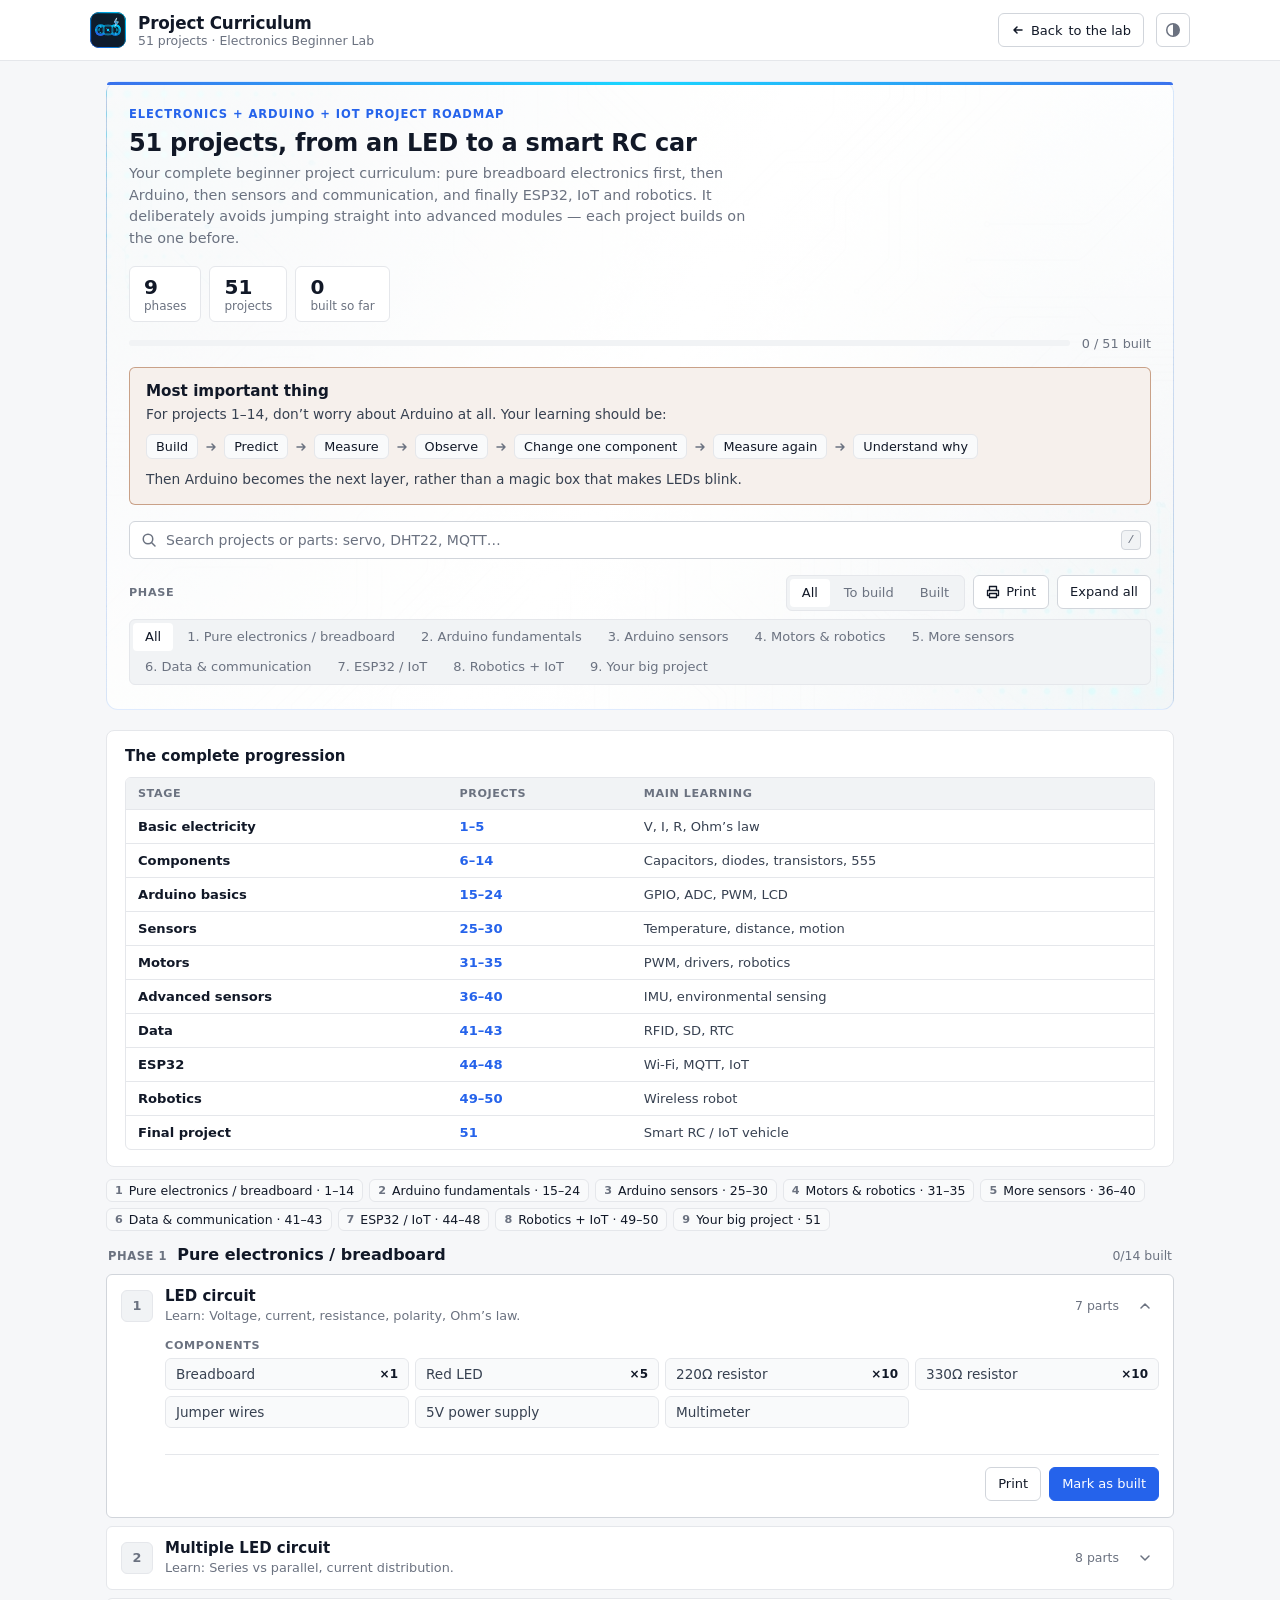
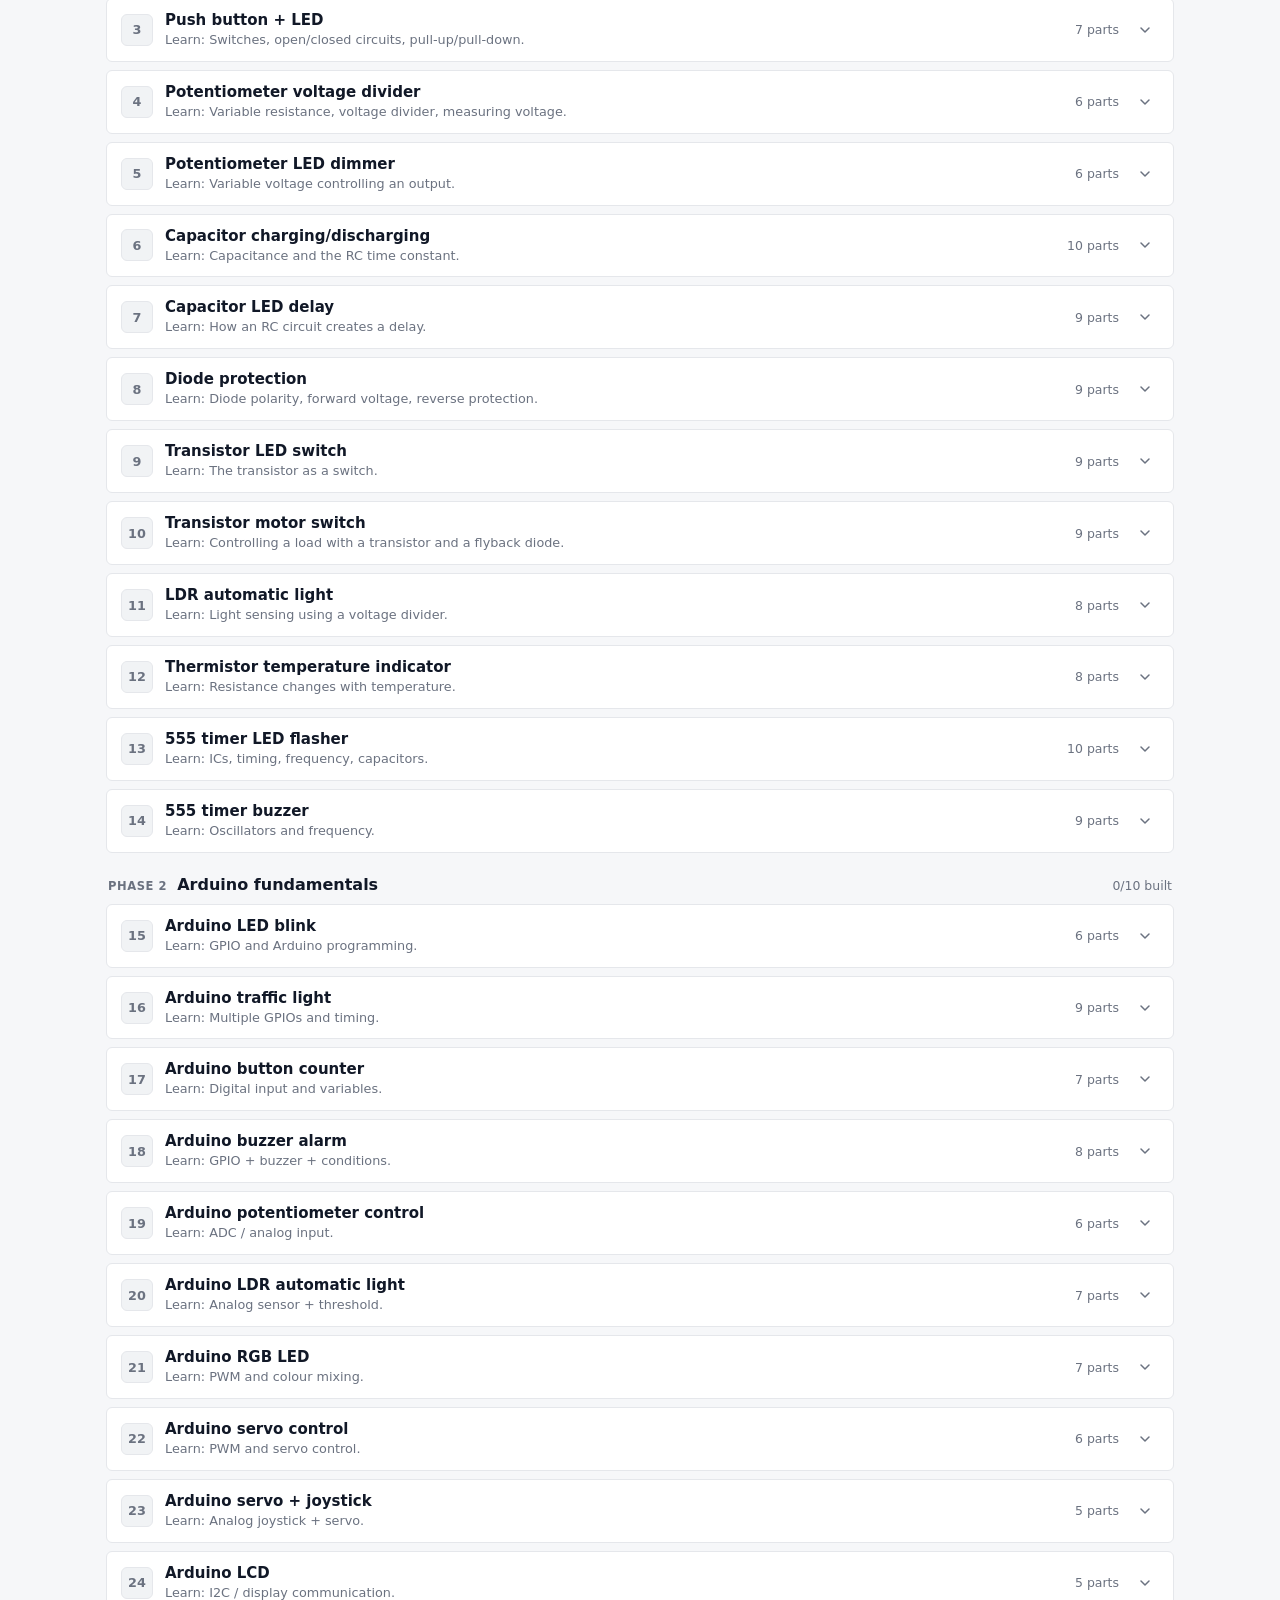
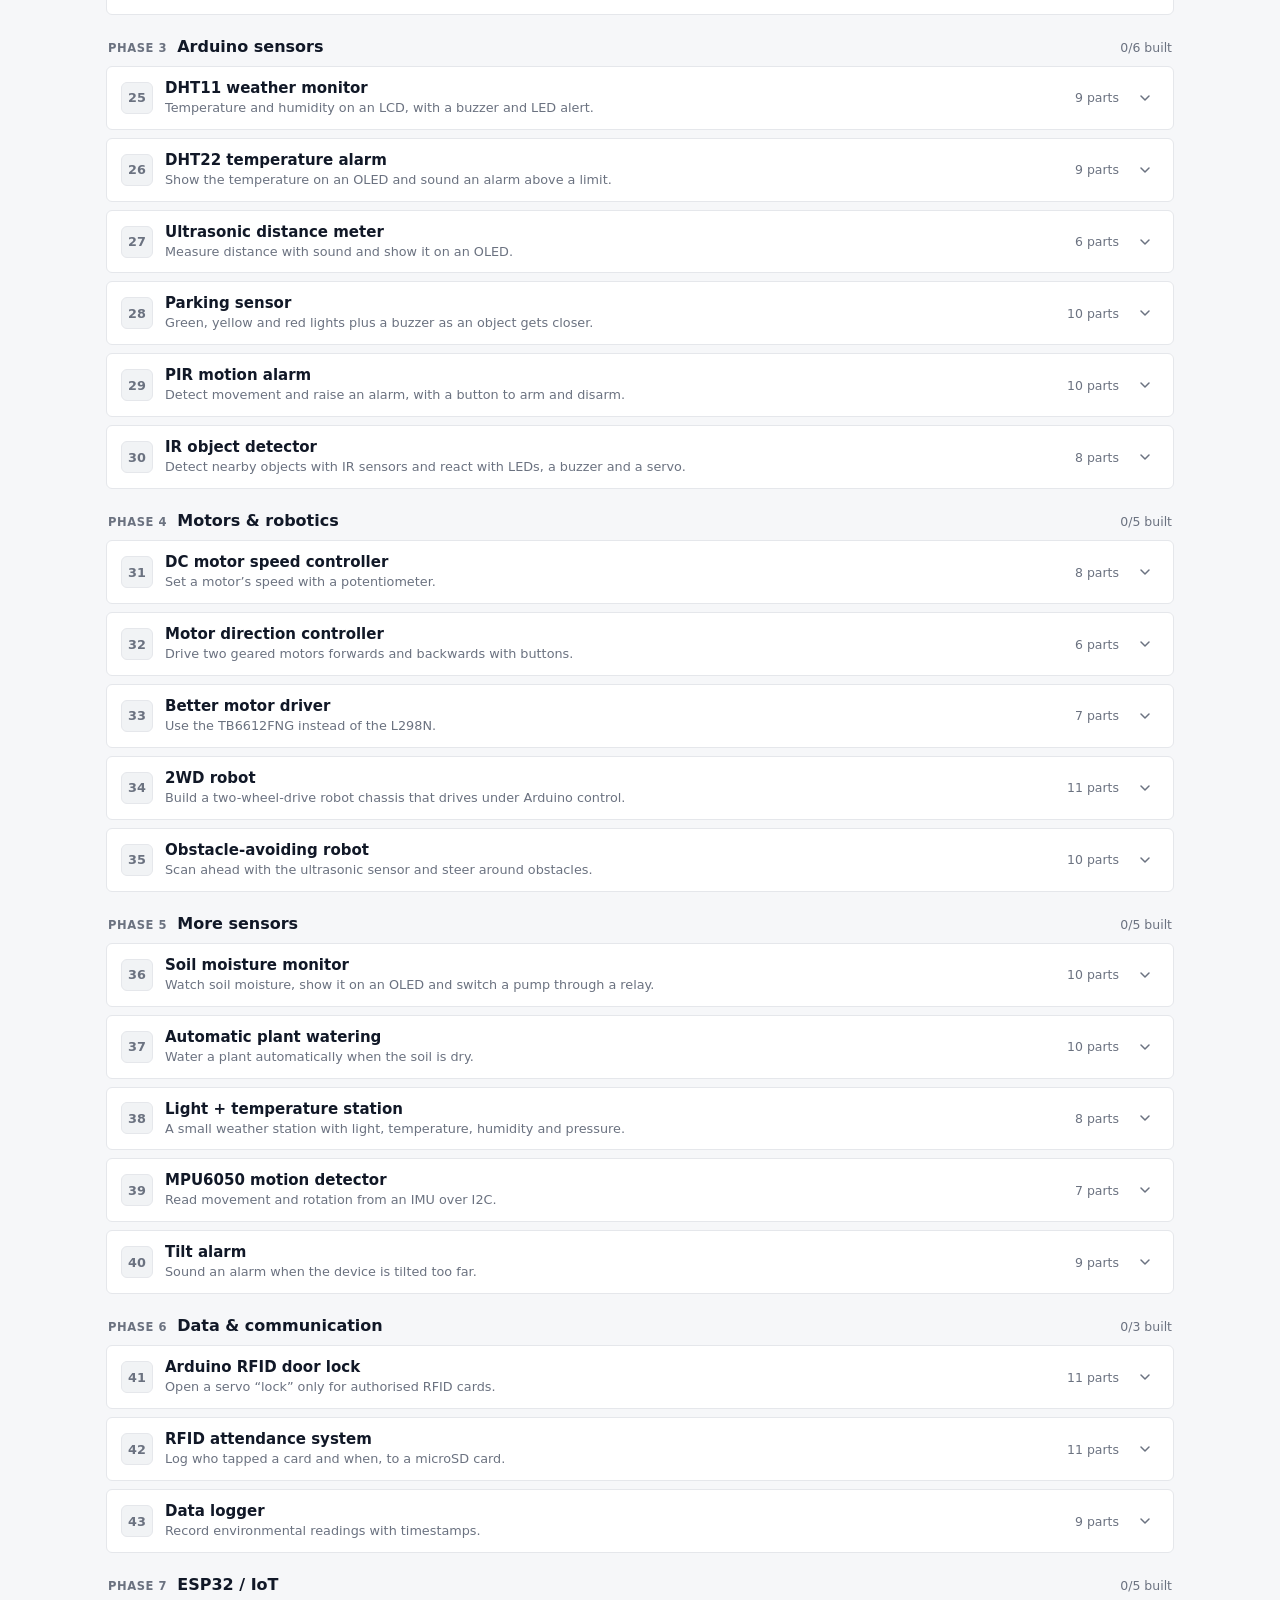
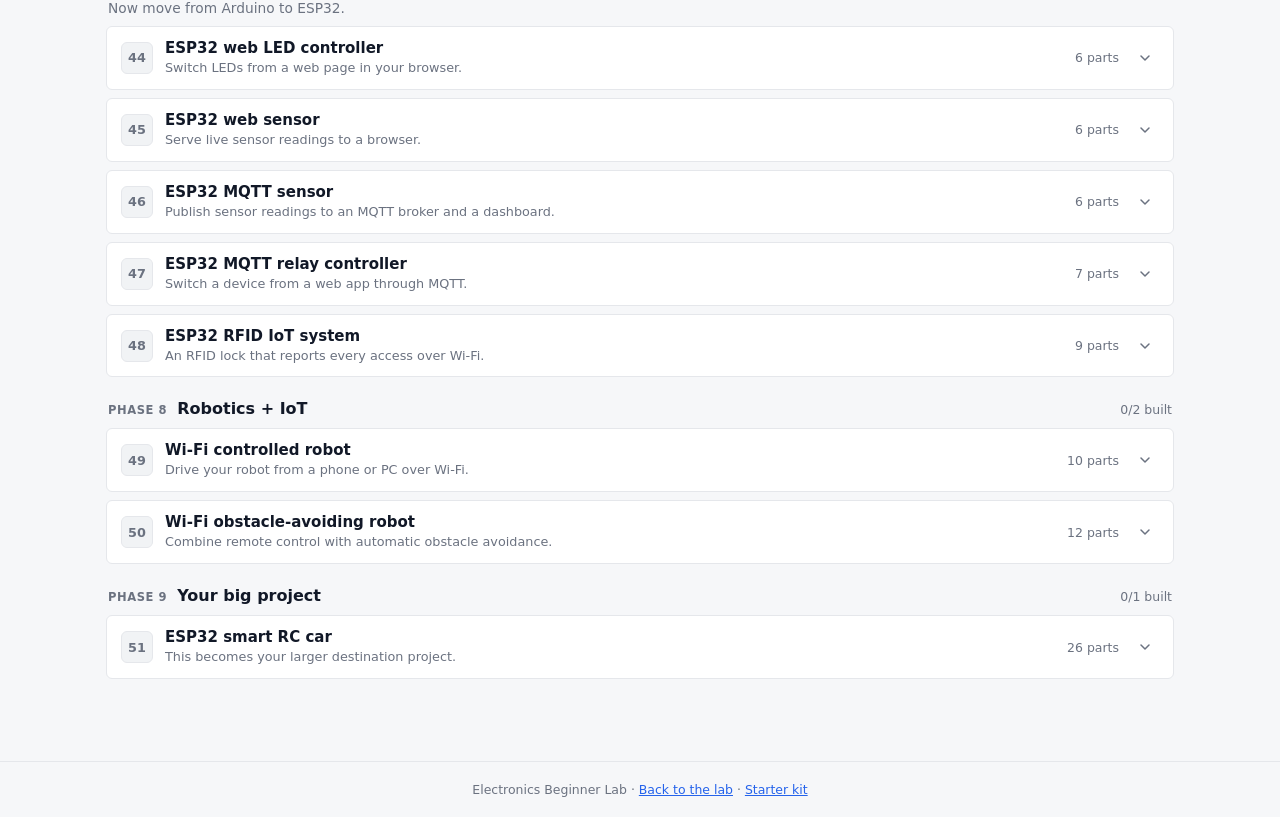
==== curriculum.html @ d8671f70 "feat: add standalone curriculum page with interactive project view and tracking" ====
<!DOCTYPE html>
<html lang="en">
<head>
<meta charset="UTF-8">
<meta name="viewport" content="width=device-width, initial-scale=1, viewport-fit=cover">
<title>Project Curriculum</title>
<meta name="description" content="51 projects in 9 phases: pure breadboard electronics, Arduino, sensors, motors, data, ESP32/IoT and robotics — ending with a smart RC car.">
<link rel="icon" href="img/logo.svg" type="image/svg+xml">
<script>
  // Apply the saved theme before first paint to avoid a flash.
  try{ const t = localStorage.getItem('lab-theme'); if(t) document.documentElement.dataset.theme = t; }catch(e){}
</script>
<link rel="stylesheet" href="css/styles.css">
<link rel="stylesheet" href="css/kit.css">
<link rel="stylesheet" href="css/curriculum.css">
<script src="js/curriculum.js" defer></script>
<script src="js/curriculum-view.js" defer></script>
</head>
<body class="kitpage curpage">

<header>
  <div class="htop">
    <a class="brand" href="index.html">
      <div class="brand-badge" aria-hidden="true">
        <img src="img/logo.svg" alt="" class="brand-logo" width="34" height="34">
      </div>
      <div><h1>Project Curriculum</h1><p>51 projects · Electronics Beginner Lab</p></div>
    </a>
    <a class="btn" href="index.html"><svg width="14" height="14" viewBox="0 0 14 14" aria-hidden="true"><path d="M11 7H3M6 4 3 7l3 3" fill="none" stroke="currentColor" stroke-width="1.5" stroke-linecap="round" stroke-linejoin="round"/></svg>Back<span class="k-long">to the lab</span></a>
    <button type="button" class="btn icon" id="themebtn" aria-label="Toggle light/dark theme" title="Toggle theme"><svg width="16" height="16" viewBox="0 0 16 16" aria-hidden="true"><circle cx="8" cy="8" r="6.25" fill="none" stroke="currentColor" stroke-width="1.5"/><path d="M8 1.75a6.25 6.25 0 0 1 0 12.5z" fill="currentColor"/></svg></button>
  </div>
</header>

<main>
  <section class="hero k-hero">
    <p class="k-eyebrow">Electronics + Arduino + IoT project roadmap</p>
    <h2>51 projects, from an LED to a smart RC car</h2>
    <p>Your complete beginner project curriculum: pure breadboard electronics first, then Arduino, then sensors and communication, and finally ESP32, IoT and robotics. It deliberately avoids jumping straight into advanced modules — each project builds on the one before.</p>
    <div class="k-stats" id="c-stats"></div>
    <div class="progress-row">
      <div class="bar" role="progressbar" aria-label="Projects built" aria-valuemin="0" aria-valuemax="100" aria-valuenow="0"><i id="c-bar"></i></div>
      <span id="c-txt" class="progtxt"></span>
    </div>

    <div class="c-most">
      <h3>Most important thing</h3>
      <p>For projects 1–14, don’t worry about Arduino at all. Your learning should be:</p>
      <div id="c-method"></div>
      <p>Then Arduino becomes the next layer, rather than a magic box that makes LEDs blink.</p>
    </div>

    <div class="search">
      <svg class="search-ic" width="16" height="16" viewBox="0 0 16 16" aria-hidden="true"><circle cx="7" cy="7" r="4.75" fill="none" stroke="currentColor" stroke-width="1.5"/><path d="M10.5 10.5 14 14" stroke="currentColor" stroke-width="1.5" stroke-linecap="round"/></svg>
      <input id="c-search" type="search" placeholder="Search projects or parts: servo, DHT22, MQTT…" autocomplete="off" spellcheck="false" aria-label="Search projects" aria-describedby="c-status">
      <kbd class="search-key" aria-hidden="true">/</kbd>
      <button type="button" id="c-clear" class="search-clear" aria-label="Clear search" hidden><svg width="14" height="14" viewBox="0 0 14 14" aria-hidden="true"><path d="M3.5 3.5l7 7M10.5 3.5l-7 7" stroke="currentColor" stroke-width="1.5" stroke-linecap="round"/></svg></button>
    </div>
    <p id="c-status" class="searchstatus" aria-live="polite"></p>

    <div class="k-filterhead">
      <span class="flowlabel">Phase</span>
      <div class="k-actions">
        <div class="seg" id="c-statusf" role="group" aria-label="Filter by status">
          <button type="button" class="on" data-v="all" aria-pressed="true">All</button>
          <button type="button" data-v="todo" aria-pressed="false">To build</button>
          <button type="button" data-v="done" aria-pressed="false">Built</button>
        </div>
        <button type="button" class="btn" id="c-print"><svg width="14" height="14" viewBox="0 0 14 14" aria-hidden="true"><path d="M3.5 5V1.5h7V5M3.5 10.5h-2v-5h11v5h-2M3.5 8.5h7v4h-7z" fill="none" stroke="currentColor" stroke-width="1.3" stroke-linejoin="round"/></svg>Print</button>
        <button type="button" class="btn" id="c-toggle">Expand all</button>
      </div>
    </div>
    <div class="seg k-when" id="c-phases" role="group" aria-label="Filter by phase"></div>
  </section>

  <section class="panel c-progression">
    <h3 class="panelhead">The complete progression</h3>
    <div class="tablewrap"><table class="compare c-stagetable" id="c-stages"></table></div>
  </section>

  <nav class="k-toc" id="c-toc" aria-label="Phases"></nav>

  <div id="c-list"></div>
</main>

<footer>Electronics Beginner Lab · <a href="index.html">Back to the lab</a> · <a href="kit.html">Starter kit</a></footer>

</body>
</html>
---- css/styles.css ----
:root{
  --bg:#0f1115; --panel:#171a21; --surface:#1c2029; --inset:#12151b;
  --line:#262b36; --line2:#2b303c; --line3:#353b48;
  --ink:#e8eaef; --sub:#9aa3b2; --body:#c3c9d4;
  --primary:#3b82f6; --primary-hover:#2563eb;
  --danger:#f87171; --danger-bg:rgba(248,113,113,.1); --danger-line:rgba(248,113,113,.35);
  --brown:#8a5a3c; --red:#e5484d; --orange:#f3872f; --yellow:#f4c11e;
  --green:#22a55b; --blue:#3d8bfd; --violet:#8b5cf6; --gray:#8f96a3; --white:#f5f5f5;
  --gold:#e0b84a;
  --shadow-sm:0 1px 2px rgba(0,0,0,.4);
  --seg-on:#2c323e;
  --radius:6px;   /* rounded-md: buttons, inputs, tags, items */
  --r:8px;        /* cards and panels */
  color-scheme:dark;
  --hero-bg-img:url('../img/hero-bg-dark.jpg');
  --hero-overlay:linear-gradient(135deg, rgba(23, 26, 33, 0.88) 0%, rgba(23, 26, 33, 0.72) 100%);
  --hero-border:rgba(255, 255, 255, 0.08);
  --hero-shadow:0 6px 24px -2px rgba(0,0,0,.4);
}
@media (prefers-color-scheme: light){
  :root:not([data-theme="dark"]){
    --bg:#f6f7f9; --panel:#ffffff; --surface:#f9fafb; --inset:#f1f3f5;
    --line:#e5e7eb; --line2:#e5e7eb; --line3:#d1d5db;
    --ink:#111827; --sub:#6b7280; --body:#374151;
    --primary:#2563eb; --primary-hover:#1d4ed8;
    --danger:#dc2626; --danger-bg:#fef2f2; --danger-line:#fecaca;
    --gold:#92400e;
    --shadow-sm:0 1px 2px rgba(16,24,40,.08);
    --seg-on:#ffffff;
    color-scheme:light;
    --hero-bg-img:url('../img/hero-bg-light.jpg');
    --hero-overlay:linear-gradient(135deg, rgba(255, 255, 255, 0.86) 0%, rgba(255, 255, 255, 0.70) 100%);
    --hero-border:rgba(59, 130, 246, 0.16);
    --hero-shadow:0 8px 30px -4px rgba(37, 99, 235, 0.08), 0 2px 6px -1px rgba(0, 0, 0, 0.04);
  }
}
:root[data-theme="light"]{
  --bg:#f6f7f9; --panel:#ffffff; --surface:#f9fafb; --inset:#f1f3f5;
  --line:#e5e7eb; --line2:#e5e7eb; --line3:#d1d5db;
  --ink:#111827; --sub:#6b7280; --body:#374151;
  --primary:#2563eb; --primary-hover:#1d4ed8;
  --danger:#dc2626; --danger-bg:#fef2f2; --danger-line:#fecaca;
  --gold:#92400e;
  --shadow-sm:0 1px 2px rgba(16,24,40,.08);
  --seg-on:#ffffff;
  color-scheme:light;
  --hero-bg-img:url('../img/hero-bg-light.jpg');
  --hero-overlay:linear-gradient(135deg, rgba(255, 255, 255, 0.86) 0%, rgba(255, 255, 255, 0.70) 100%);
  --hero-border:rgba(59, 130, 246, 0.16);
  --hero-shadow:0 8px 30px -4px rgba(37, 99, 235, 0.08), 0 2px 6px -1px rgba(0, 0, 0, 0.04);
}
:root[data-theme="dark"]{
  --hero-bg-img:url('../img/hero-bg-dark.jpg');
  --hero-overlay:linear-gradient(135deg, rgba(23, 26, 33, 0.88) 0%, rgba(23, 26, 33, 0.72) 100%);
  --hero-border:rgba(255, 255, 255, 0.08);
  --hero-shadow:0 6px 24px -2px rgba(0,0,0,.4);
}

*{box-sizing:border-box}
[hidden]{display:none !important}
body{
  margin:0; background:var(--bg); color:var(--ink);
  font-family:'Segoe UI',system-ui,-apple-system,sans-serif;
  min-height:100vh;
}
::selection{background:var(--primary);color:#fff}
button{font-family:inherit}
button:disabled{opacity:.45;cursor:not-allowed}
:focus-visible{outline:2px solid var(--primary);outline-offset:2px}

header{
  position:sticky; top:0; z-index:20;
  padding:calc(12px + env(safe-area-inset-top,0px)) max(18px,env(safe-area-inset-right,0px)) 12px max(18px,env(safe-area-inset-left,0px));
  background:var(--panel);
  border-bottom:1px solid var(--line);
}
.htop{display:flex;align-items:center;justify-content:space-between;gap:12px;flex-wrap:wrap;max-width:1100px;margin:0 auto}
.brand{display:flex;align-items:center;gap:12px}
.brand-badge{
  width:36px;height:36px;border-radius:9px;
  display:flex;align-items:center;justify-content:center;
  overflow:hidden;flex-shrink:0;
  box-shadow:0 2px 8px rgba(37,99,235,0.25);
  background:#0f141f;
  transition:transform .2s cubic-bezier(0.34, 1.56, 0.64, 1),box-shadow .2s ease;
}
.brand-logo{width:100%;height:100%;display:block;object-fit:contain}
.brand:hover .brand-badge{transform:scale(1.06);box-shadow:0 4px 14px rgba(37,99,235,0.4)}
.chip{width:32px;height:32px;border-radius:var(--radius);background:var(--primary);display:flex;align-items:center;justify-content:center;font-size:16px}
.brand h1{font-size:1.05rem;margin:0;font-weight:650;letter-spacing:-0.01em}
.brand p{margin:0;font-size:.78rem;color:var(--sub)}
.hright{display:contents}
.brand{flex:1;min-width:0}
#themebtn{order:2}
/* Tab bar: its own full-width row; scrolls sideways when the tabs don't fit. */
nav.seg{order:3;flex:1 1 100%;overflow-x:auto;scrollbar-width:none;-webkit-overflow-scrolling:touch}
nav.seg::-webkit-scrollbar{display:none}
nav.seg button{flex:1 0 auto;justify-content:center;white-space:nowrap}

/* ---- Buttons (rounded-md) ---- */
.btn{
  display:inline-flex;align-items:center;justify-content:center;gap:6px;
  height:34px;padding:0 12px;border-radius:var(--radius);
  border:1px solid var(--line3);background:var(--panel);color:var(--ink);
  font-size:.8125rem;font-weight:500;cursor:pointer;box-shadow:var(--shadow-sm);
  transition:background .15s,border-color .15s,color .15s;
}
.btn:hover{background:var(--surface)}
.btn.icon{width:34px;padding:0;color:var(--sub)}
.btn.icon:hover{color:var(--ink)}
.btn.danger{color:var(--danger)}
.btn.danger:hover{background:var(--danger-bg);border-color:var(--danger-line)}
.btn.primary{background:var(--primary);border-color:var(--primary);color:#fff}
.btn.primary:hover{background:var(--primary-hover);border-color:var(--primary-hover)}

/* Segmented control: nav tabs and phase filters */
.seg{display:inline-flex;gap:2px;padding:3px;background:var(--inset);border:1px solid var(--line);border-radius:var(--radius)}
.seg button{
  display:inline-flex;align-items:center;gap:7px;
  height:28px;padding:0 12px;border:none;border-radius:4px;
  background:transparent;color:var(--sub);font-size:.8125rem;font-weight:500;cursor:pointer;
  transition:background .15s,color .15s;
}
.seg button:hover{color:var(--ink)}
.seg button.on,.seg button.active{background:var(--seg-on);color:var(--ink);box-shadow:var(--shadow-sm)}
nav.seg button{gap:0}
.dot{width:7px;height:7px;border-radius:50%;flex-shrink:0}
.dot.now{background:var(--green)}
.dot.later{background:var(--violet)}
.dot.lv-b{background:var(--green)}
.dot.lv-i{background:var(--primary)}
.dot.lv-a{background:var(--violet)}
.btn[aria-pressed="true"]{background:var(--inset);border-color:var(--primary);color:var(--primary)}

main{max-width:1100px;margin:0 auto;padding:20px 16px 60px}
.view{display:none}
.view.active{display:block}

/* ---- Hero / progress ---- */
.hero{
  position:relative;
  border-radius:12px; padding:24px 22px; margin-bottom:20px;
  background-color:var(--panel);
  background-image:var(--hero-overlay), var(--hero-bg-img);
  background-size:cover;
  background-position:center;
  background-repeat:no-repeat;
  border:1px solid var(--hero-border, var(--line));
  box-shadow:var(--hero-shadow);
  transition:border-color .2s, box-shadow .2s;
  /* No overflow:hidden here — it would clip the Print dropdown menu. */
}
.hero::before{
  content:"";
  position:absolute;
  top:0; left:0; right:0; height:3px;
  border-radius:12px 12px 0 0;
  background:linear-gradient(90deg, var(--primary) 0%, #00d2ff 50%, var(--primary) 100%);
  opacity:0.9;
}
.hero h2{position:relative;margin:0 0 6px;font-size:1.25rem;font-weight:700;color:var(--ink);letter-spacing:-0.01em}
.hero p{position:relative;margin:0;color:var(--sub);font-size:.9rem;line-height:1.5;max-width:70ch}
.progress-row{position:relative;display:flex;align-items:center;gap:12px;margin-top:16px}
.bar{flex:1;height:6px;border-radius:var(--radius);background:var(--inset);overflow:hidden}
.bar>i{display:block;height:100%;width:0%;background:var(--green);border-radius:var(--radius);transition:width .3s}
#progtxt,.progtxt{font-size:.8rem;color:var(--sub);white-space:nowrap;font-variant-numeric:tabular-nums}
.filterrow{position:relative;display:flex;align-items:center;gap:8px;margin-top:16px;flex-wrap:wrap}
.filterrow .spacer{flex:1}

/* ---- Search ---- */
.search{position:relative;margin-top:16px}
.search input{
  width:100%;height:38px;padding:0 64px 0 36px;border-radius:var(--radius);
  border:1px solid var(--line3);background:var(--panel);color:var(--ink);
  font:inherit;font-size:.875rem;box-shadow:var(--shadow-sm);
}
.search input::placeholder{color:var(--sub)}
.search input:focus{outline:none;border-color:var(--primary);box-shadow:0 0 0 3px color-mix(in srgb,var(--primary) 22%,transparent)}
.search input::-webkit-search-cancel-button{display:none}
.search-ic{position:absolute;left:12px;top:11px;color:var(--sub);pointer-events:none}
.search-key{
  position:absolute;right:10px;top:9px;min-width:20px;height:20px;padding:0 5px;border-radius:4px;
  border:1px solid var(--line3);background:var(--inset);color:var(--sub);
  font-size:.72rem;font-weight:500;line-height:18px;text-align:center;pointer-events:none;
}
.search input:focus ~ .search-key,.search input:not(:placeholder-shown) ~ .search-key{display:none}
.search-clear{
  position:absolute;right:5px;top:5px;width:28px;height:28px;border:none;border-radius:4px;
  display:flex;align-items:center;justify-content:center;background:transparent;color:var(--sub);cursor:pointer;
}
.search-clear:hover{background:var(--inset);color:var(--ink)}
.searchstatus{margin:8px 0 0 !important;font-size:.8rem !important;color:var(--sub)}
.searchstatus:empty{display:none}
mark{background:color-mix(in srgb,var(--yellow) 38%,transparent);color:inherit;border-radius:2px;padding:0 1px}
.empty{
  text-align:center;padding:32px 16px;border:1px dashed var(--line3);border-radius:var(--radius);
  color:var(--sub);font-size:.9rem;margin:0 0 8px;
}
.empty p{margin:0 0 12px}
.empty b{color:var(--ink);font-weight:600}

/* ---- Category accordion ---- */
.cat{
  border-radius:var(--radius); margin-bottom:8px; background:var(--panel);
  border:1px solid var(--line); overflow:hidden; transition:border-color .15s;
}
.cat:hover,.cat.open{border-color:var(--line3)}
.cat.hidden{display:none}
.cathead{
  display:grid; grid-template-columns:auto minmax(0,1fr) auto auto;
  grid-template-areas:"ic text meta chev"; align-items:center; column-gap:12px;
  width:100%; padding:12px 14px; cursor:pointer;
  background:none; border:none; color:inherit; font:inherit; text-align:left;
}
.cathead:focus-visible{outline-offset:-2px;border-radius:var(--radius)}
.cathead .ic{
  grid-area:ic; width:32px;height:32px;border-radius:var(--radius);
  display:flex;align-items:center;justify-content:center;
  background:var(--inset);border:1px solid var(--line);
  font-size:.8rem;font-weight:600;color:var(--sub);
}
.cathead .text{grid-area:text;min-width:0}
.cathead .title{display:block;font-size:.9375rem;font-weight:600}
.cathead .note{display:block;margin:2px 0 0;font-size:.8rem;color:var(--sub);line-height:1.4}
.cathead .meta{grid-area:meta;display:flex;align-items:center;gap:10px}
.cathead .chev{grid-area:chev}
.cathead .count{font-size:.78rem;color:var(--sub);font-variant-numeric:tabular-nums}
.cathead .count.full{color:var(--green);font-weight:600}
.tag{
  display:inline-flex;align-items:center;gap:6px;
  font-size:.75rem; font-weight:500; padding:2px 8px; border-radius:var(--radius);
  background:transparent; color:var(--sub); border:1px solid var(--line); white-space:nowrap;
}
.tag::before{content:"";width:6px;height:6px;border-radius:50%;background:var(--sub)}
.tag.now::before{background:var(--green)}
.tag.later::before{background:var(--violet)}
.chev{
  width:28px;height:28px;display:flex;align-items:center;justify-content:center;
  border-radius:var(--radius);color:var(--sub);transition:transform .2s,background .15s,color .15s;
}
.cathead:hover .chev{background:var(--inset);color:var(--ink)}
.cat.open .chev,.searching .chev{transform:rotate(180deg)}
/* grid-rows collapse: animates to any height; visibility keeps closed items out of tab order */
.catbody{display:grid;grid-template-rows:0fr;visibility:hidden;transition:grid-template-rows .25s ease,visibility 0s .25s}
.cat.open .catbody{grid-template-rows:1fr;visibility:visible;transition:grid-template-rows .25s ease}
.catbody>div{overflow:hidden;min-height:0}
.searching .catbody{grid-template-rows:1fr;visibility:visible;transition:none}
.item.nomatch{display:none}
.items{padding:2px 14px 14px 58px;display:grid;grid-template-columns:repeat(auto-fill,minmax(min(260px,100%),1fr));gap:8px}
.item{
  display:flex; align-items:center; gap:9px; background:var(--surface);
  border:1px solid var(--line); border-radius:var(--radius); padding:8px 11px; font-size:.86rem; min-height:40px;
}
.item input{accent-color:var(--primary);width:16px;height:16px;flex-shrink:0;cursor:pointer;margin:0}
.item label{cursor:pointer;flex:1;white-space:nowrap;overflow:hidden;text-overflow:ellipsis;display:flex;align-items:baseline;gap:6px}
.item .nm{overflow:hidden;text-overflow:ellipsis;white-space:nowrap}
.item .qty{color:var(--sub);font-weight:500;flex-shrink:0;white-space:nowrap}
.item.checked{opacity:.55}
.item.checked label{text-decoration:line-through}

/* ---- Exercises ---- */
.stage{margin-bottom:22px}
.stage.hidden{display:none}
.stagehead{display:flex;align-items:baseline;justify-content:space-between;gap:12px;margin:0 2px 10px}
.stagehead h3{margin:0;font-size:1rem;font-weight:600;display:flex;align-items:baseline;gap:10px;flex-wrap:wrap}
.stagenum{font-size:.72rem;font-weight:600;letter-spacing:.05em;text-transform:uppercase;color:var(--sub)}
.stagecount{font-size:.78rem;color:var(--sub);white-space:nowrap;font-variant-numeric:tabular-nums}
.stagecount.full{color:var(--green);font-weight:600}
.cat.ex .ic{font-variant-numeric:tabular-nums}
.cat.done .ic{background:var(--green);border-color:var(--green);color:#fff}
.tag.done{color:var(--green);border-color:color-mix(in srgb,var(--green) 40%,transparent)}
.tag.done::before{background:var(--green)}
.exbody{display:grid;grid-template-columns:minmax(0,1fr) 320px;gap:18px 24px;padding:4px 14px 14px 58px}
.exbody.single{grid-template-columns:minmax(0,1fr)}
.exmain{min-width:0}
.exmain > .chiprow{margin-bottom:14px}
.exsec{margin-bottom:14px}
.exsec h5{margin:0 0 6px;font-size:.7rem;font-weight:600;letter-spacing:.06em;text-transform:uppercase;color:var(--sub)}
.exsec p{margin:0;font-size:.875rem;line-height:1.55;color:var(--body)}
.parts{list-style:none;margin:0;padding:0;display:flex;flex-wrap:wrap;gap:6px}
.parts li{font-size:.78rem;padding:3px 8px;border-radius:var(--radius);border:1px solid var(--line);background:var(--surface);color:var(--body)}
.steps{margin:0;padding-left:20px;font-size:.875rem;line-height:1.55;color:var(--body)}
.steps li{margin-bottom:5px;padding-left:2px}
.steps li::marker{color:var(--sub);font-weight:600}
.callout{background:var(--inset);border:1px solid var(--line);border-radius:var(--radius);padding:10px 12px}
.callout p{color:var(--ink)}
.exfoot{grid-column:1/-1;display:flex;justify-content:flex-end;padding-top:12px;border-top:1px solid var(--line)}

/* ---- Pinout diagrams ---- */
.pinouts{border:1px solid var(--line);border-radius:var(--radius);background:var(--surface);padding:10px 12px 12px}
.lcard .pinouts{margin-top:12px}
.pinhead{display:flex;align-items:center;justify-content:space-between;gap:8px;flex-wrap:wrap;margin-bottom:8px}
.pinlabel{font-size:.7rem;font-weight:600;letter-spacing:.06em;text-transform:uppercase;color:var(--sub)}
.pinname{font-size:.78rem;font-weight:600}
.seg.sm{flex-wrap:wrap;padding:2px}
.seg.sm button{height:24px;padding:0 8px;font-size:.74rem}
.pinfig{margin:0}
.pinfig svg{display:block;width:100%;height:auto;margin:0 auto;font-family:inherit;overflow:visible}
.pinfig figcaption{margin-top:8px;font-size:.76rem;line-height:1.45;color:var(--sub)}
.pd-body{fill:var(--panel);stroke:var(--line3);stroke-width:1.5}
.pd-tab{fill:var(--inset);stroke:var(--line3);stroke-width:1.5}
.pd-bghole{fill:var(--surface);stroke:var(--line3);stroke-width:1.5}
.pd-notch{fill:var(--surface);stroke:var(--line3);stroke-width:1.5}
.pd-pin{fill:var(--sub)}
.pd-leg{stroke:var(--sub);stroke-width:2.5;stroke-linecap:round}
.pd-wire{stroke:var(--ink);stroke-width:1.8}
.pd-sym{fill:var(--ink)}
.pd-band{fill:var(--ink);opacity:.8}
.pd-stripe{fill:var(--sub);opacity:.55}
.pd-inv{fill:var(--panel);font-size:13px;font-weight:700}
.pd-act{fill:var(--inset);stroke:var(--line3);stroke-width:1.5}
.pd-mark{stroke:var(--ink);stroke-width:2.5;stroke-linecap:round}
.pd-link{stroke:var(--primary);stroke-width:2;stroke-dasharray:4 3}
.pd-hole{fill:var(--line3)}
.pd-hl{fill:color-mix(in srgb,var(--primary) 16%,transparent);stroke:var(--primary);stroke-width:1.2}
.pd-railp{fill:color-mix(in srgb,var(--red) 14%,transparent)}
.pd-railn{fill:color-mix(in srgb,var(--blue) 14%,transparent)}
.pd-seg{fill:var(--line3)}
.pd-t{fill:var(--ink);font-size:11px;font-weight:600}
.pd-big{font-size:13px}
.pd-s{fill:var(--sub);font-size:9.5px}
.pd-name{fill:var(--sub);font-size:11px;font-weight:600;letter-spacing:.04em}
.pd-vcc{fill:var(--danger)}
.pd-gnd{fill:var(--primary)}

/* ---- Sensors ---- */
.flows{display:flex;flex-direction:column;gap:10px;margin-top:16px}
.flowblock{display:flex;flex-direction:column;gap:6px}
.flowlabel,.chiplabel{font-size:.7rem;font-weight:600;letter-spacing:.06em;text-transform:uppercase;color:var(--sub)}
.flow{display:flex;flex-wrap:wrap;align-items:center;gap:6px}
.flowstep{font-size:.8rem;padding:4px 9px;border-radius:var(--radius);border:1px solid var(--line);background:var(--surface);color:var(--ink);white-space:nowrap}
.flow-arrow{color:var(--sub);flex-shrink:0}
.sbody{padding:2px 14px 16px 58px;display:flex;flex-direction:column;gap:14px}
.snote{margin:0;font-size:.85rem;line-height:1.5}
.chiprow{display:flex;flex-wrap:wrap;align-items:center;gap:6px}
.chiprow .chiplabel{margin-right:4px}
.pill{font-size:.78rem;padding:3px 8px;border-radius:var(--radius);border:1px solid var(--line);background:var(--surface);color:var(--body);font-family:inherit}
.pill.link{cursor:pointer;color:var(--primary)}
.pill.link span{color:var(--sub)}
.pill.link:hover{border-color:var(--primary)}
.sgrid{display:grid;grid-template-columns:repeat(auto-fill,minmax(min(270px,100%),1fr));gap:10px}
.subhead{grid-column:1/-1;margin:6px 0 -2px;font-size:.8rem;font-weight:600;color:var(--ink)}
.subhead:first-child{margin-top:0}
.scard{
  display:flex;flex-direction:column;gap:8px;padding:12px;border-radius:var(--radius);
  border:1px solid var(--line);background:var(--surface);scroll-margin:90px;transition:box-shadow .3s,border-color .3s;
}
.scard.nomatch{display:none}
.scard.flash{border-color:var(--primary);box-shadow:0 0 0 3px color-mix(in srgb,var(--primary) 25%,transparent)}
.shead{display:flex;align-items:flex-start;justify-content:space-between;gap:10px}
.shead h4{margin:0;font-size:.9375rem;font-weight:600;line-height:1.3}
.have{display:inline-flex;align-items:center;gap:6px;font-size:.76rem;color:var(--sub);cursor:pointer;white-space:nowrap;flex-shrink:0}
.have input{width:15px;height:15px;margin:0;accent-color:var(--primary);cursor:pointer}
.have input:checked + span{color:var(--ink);font-weight:500}
.stags{display:flex;flex-wrap:wrap;gap:6px}
.tag.lv-b::before{background:var(--green)}
.tag.lv-i::before{background:var(--primary)}
.tag.lv-a::before{background:var(--violet)}
.tag.kit{color:var(--ink)}
.tag.kit::before{background:var(--yellow)}
.smeta{margin:0;display:grid;grid-template-columns:auto 1fr;gap:3px 10px;font-size:.8rem}
.smeta div{display:contents}
.smeta dt{color:var(--sub)}
.smeta dd{margin:0;color:var(--ink);font-weight:500}
.sdesc{margin:0;font-size:.84rem;line-height:1.5;color:var(--body)}
.suse{margin:0;font-size:.84rem;line-height:1.5;color:var(--body)}
.suse span{display:block;font-size:.7rem;font-weight:600;letter-spacing:.06em;text-transform:uppercase;color:var(--sub);margin-bottom:2px}
.stip{margin:0;font-size:.8rem;line-height:1.45;color:var(--ink);background:var(--inset);border-radius:var(--radius);padding:7px 10px;border-left:3px solid var(--yellow)}
.kitgrid{display:grid;grid-template-columns:repeat(auto-fill,minmax(min(210px,100%),1fr));gap:12px}
.kitcol{border:1px solid var(--line);border-radius:var(--radius);background:var(--surface);padding:10px 12px}
.kitcol h5{margin:0 0 6px;font-size:.7rem;font-weight:600;letter-spacing:.06em;text-transform:uppercase;color:var(--sub)}
.kititem{display:flex;align-items:center;justify-content:space-between;gap:8px;min-height:32px}
.kititem .have{font-size:.84rem;color:var(--body);white-space:normal;flex:1 1 auto;min-width:0;align-items:flex-start;padding:4px 0}
.kititem .have input{margin-top:2px}
.kitgo{width:28px;height:28px;flex-shrink:0;border:none;border-radius:4px;background:transparent;color:var(--sub);display:flex;align-items:center;justify-content:center;cursor:pointer}
.kitgo:hover{background:var(--inset);color:var(--primary)}

/* ---- Board diagrams ---- */
.pd-pad{fill:var(--panel);stroke:var(--sub);stroke-width:1.5}
.pd-hdr{fill:var(--sub)}
.pd-xs{fill:var(--sub);font-size:8.5px}
.pd-warn{fill:var(--gold)}
.pd-in{fill:var(--sub);font-style:italic}

/* ---- Shared bits for the guide views ---- */
.flash{border-color:var(--primary) !important;box-shadow:0 0 0 3px color-mix(in srgb,var(--primary) 25%,transparent)}
.cat{scroll-margin:90px}
.panel{background:var(--panel);border:1px solid var(--line);border-radius:var(--r);padding:16px 18px;margin-bottom:12px}
.panelhead{margin:0 0 12px;font-size:.9375rem;font-weight:600}
.callout h5{margin:0 0 4px;font-size:.8rem;font-weight:600;color:var(--ink)}
.callout.logicnote{margin-top:14px;border-left:3px solid var(--gold)}
.callout.logicnote p{margin:0;font-size:.84rem;line-height:1.5;color:var(--body);max-width:none}
.rules{margin:14px 0 0;padding:0;list-style:none;display:grid;gap:6px}
.rules li{position:relative;padding-left:22px;font-size:.84rem;line-height:1.45;color:var(--body)}
.rules li::before{content:"";position:absolute;left:4px;top:.45em;width:8px;height:8px;border-radius:2px;background:var(--gold)}

/* ---- Boards ---- */
.choices{display:grid;grid-template-columns:repeat(auto-fill,minmax(min(300px,100%),1fr));gap:8px}
.choice{
  display:flex;align-items:center;gap:8px;text-align:left;padding:10px 12px;border-radius:var(--radius);
  border:1px solid var(--line);background:var(--surface);color:var(--body);font:inherit;font-size:.84rem;cursor:pointer;
}
.choice span{flex:1}
.choice b{color:var(--ink);font-weight:600;white-space:nowrap}
.choice:hover{border-color:var(--primary)}
.tablewrap{overflow-x:auto;border:1px solid var(--line);border-radius:var(--radius)}
.compare{width:100%;border-collapse:collapse;font-size:.82rem;min-width:640px}
.compare th,.compare td{padding:9px 12px;text-align:left;border-bottom:1px solid var(--line);vertical-align:top}
.compare thead th{background:var(--inset);font-size:.7rem;font-weight:600;letter-spacing:.05em;text-transform:uppercase;color:var(--sub)}
.compare tbody tr:last-child th,.compare tbody tr:last-child td{border-bottom:none}
.compare td{color:var(--body)}
.tlink{border:none;background:none;padding:0;font:inherit;font-weight:600;color:var(--ink);cursor:pointer;text-align:left}
.tlink:hover{color:var(--primary);text-decoration:underline}
.logic{display:inline-block;font-size:.72rem;font-weight:600;padding:1px 7px;border-radius:var(--radius);border:1px solid var(--line);white-space:nowrap}
.logic.l5{color:var(--danger);border-color:var(--danger-line)}
.logic.l3{color:var(--primary);border-color:color-mix(in srgb,var(--primary) 40%,transparent)}
.bbody{display:grid;grid-template-columns:minmax(0,1fr) 420px;gap:18px 24px;padding:4px 14px 16px 58px}
.bbody.single,.bbody.wide{grid-template-columns:minmax(0,1fr)}
.bbody.wide .exside{max-width:640px}
.bmain{min-width:0;display:flex;flex-direction:column;gap:12px}
.bmain .exsec{margin:0}
.bhave{display:flex}
.bhave .have{font-size:.84rem;padding:6px 10px;border:1px solid var(--line);border-radius:var(--radius);background:var(--surface)}
.specs{margin:0;display:grid;grid-template-columns:repeat(auto-fill,minmax(min(220px,100%),1fr));gap:1px;background:var(--line);border:1px solid var(--line);border-radius:var(--radius);overflow:hidden}
.specs div{background:var(--surface);padding:8px 10px}
.specs dt{font-size:.7rem;font-weight:600;letter-spacing:.05em;text-transform:uppercase;color:var(--sub)}
.specs dd{margin:2px 0 0;font-size:.84rem;color:var(--ink)}
.pintable{width:100%;border-collapse:collapse;font-size:.82rem}
.pintable th,.pintable td{padding:7px 10px;border-bottom:1px solid var(--line);text-align:left;vertical-align:top}
.pintable th{font-weight:600;color:var(--ink);font-variant-numeric:tabular-nums;width:34%}
.pintable td{color:var(--body)}
.watch{margin:0;padding-left:18px;font-size:.84rem;line-height:1.5;color:var(--body)}
.watch li{margin-bottom:4px}
.watch li::marker{color:var(--gold)}
.watch.plain li::marker{color:var(--sub)}

/* ---- Projects ---- */
.tag.status:empty{display:none}
.tag.ready{color:var(--green);border-color:color-mix(in srgb,var(--green) 40%,transparent)}
.tag.ready::before,.tag.built::before{background:var(--green)}
.tag.built{color:var(--green)}
.tag.missing::before{background:var(--gold)}
.stages{margin:0;padding-left:22px;font-size:.875rem;line-height:1.55;color:var(--body)}
.stages li{margin-bottom:8px}
.stages li::marker{color:var(--sub);font-weight:600}
.stages b{display:block;color:var(--ink);font-weight:600}
.needs{border:1px solid var(--line);border-radius:var(--radius);background:var(--surface);padding:10px 12px 12px}
.needhead{display:flex;align-items:baseline;justify-content:space-between;gap:8px;margin-bottom:6px}
.needs h5{margin:0;font-size:.7rem;font-weight:600;letter-spacing:.06em;text-transform:uppercase;color:var(--sub)}
.needcount{font-size:.76rem;color:var(--sub);font-variant-numeric:tabular-nums}
.needlist{list-style:none;margin:0 0 12px;padding:0}
.need{display:flex;gap:10px;align-items:flex-start;padding:7px 0;border-bottom:1px solid var(--line)}
.need:last-child{border-bottom:none}
.nstat{width:18px;height:18px;flex-shrink:0;margin-top:1px;border-radius:50%;border:1.5px solid var(--line3);display:flex;align-items:center;justify-content:center}
.need.met .nstat{background:var(--green);border-color:var(--green);color:#fff}
.need:not(.met):not(.opt) .nstat{border-color:var(--gold)}
.nbody{display:flex;flex-wrap:wrap;align-items:baseline;gap:2px 6px;font-size:.84rem;min-width:0}
.nkind{flex-basis:100%;font-size:.68rem;font-weight:600;letter-spacing:.05em;text-transform:uppercase;color:var(--sub)}
.nlink{border:none;background:none;padding:0;font:inherit;color:var(--ink);cursor:pointer;text-align:left;text-decoration:underline;text-decoration-color:var(--line3);text-underline-offset:3px}
.nlink:hover{color:var(--primary);text-decoration-color:var(--primary)}
.or{font-size:.74rem;color:var(--sub)}
.otherhead{margin-bottom:6px !important}

/* ---- Print menu ---- */
.menu{position:relative}
.menu summary{list-style:none}
.menu summary::-webkit-details-marker{display:none}
.menulist{
  position:absolute;right:0;top:calc(100% + 6px);z-index:30;min-width:230px;padding:6px;
  background:var(--panel);border:1px solid var(--line3);border-radius:var(--radius);box-shadow:0 8px 24px rgba(0,0,0,.18);
}
.menulist button{display:block;width:100%;text-align:left;padding:8px 10px;border:none;border-radius:4px;background:none;color:var(--ink);font:inherit;font-size:.84rem;cursor:pointer}
.menulist button:hover{background:var(--inset)}
.menunote{margin:4px 10px !important;font-size:.72rem !important;color:var(--sub)}
.exfoot{gap:8px}
.printhead{display:none}

/* ---- Roadmap ---- */
.roadflow{margin-top:16px}
.roadnow{margin:0 !important;font-size:.84rem !important;color:var(--sub)}
.roadnow b{color:var(--ink);font-weight:600}
.roadlist{position:relative}
.roadlist::before{content:"";position:absolute;left:30px;top:24px;bottom:24px;width:2px;background:var(--line3)}
.cat.road{position:relative}
.cat.road.done .ic{background:var(--green);border-color:var(--green);color:#fff}
.tag.here{color:var(--primary);border-color:color-mix(in srgb,var(--primary) 40%,transparent)}
.tag.here::before{background:var(--primary)}
.tag.weeks::before{display:none}
.milestones{list-style:none;margin:0;padding:0;display:grid;gap:4px}
.milestones .have{font-size:.875rem;color:var(--body);white-space:normal;align-items:flex-start;padding:4px 0}
.milestones .have input{margin-top:3px}
.milestones .have input:checked + span{color:var(--sub);text-decoration:line-through;font-weight:400}
.exprog{margin:0;font-size:.84rem;color:var(--body)}
.golist{list-style:none;margin:0 0 12px;padding:0;display:grid;gap:6px;font-size:.84rem}
.buy{margin:0;font-size:.84rem;line-height:1.5;color:var(--body)}
.stage{scroll-margin-top:110px}

/* ---- Tools ---- */
.toolnav{margin-top:14px}
.toolgrid{display:grid;grid-template-columns:repeat(auto-fill,minmax(min(440px,100%),1fr));gap:12px;align-items:start}
.tool{background:var(--panel);border:1px solid var(--line);border-radius:var(--r);padding:16px;scroll-margin-top:110px;display:flex;flex-direction:column;gap:12px}
.tool h3{margin:0;font-size:1rem;font-weight:600}
.tdesc{margin:-6px 0 0;font-size:.84rem;color:var(--sub)}
.tool .seg{align-self:flex-start}
.tool .seg + .seg{margin-top:-4px}
.tfields{display:grid;grid-template-columns:repeat(auto-fill,minmax(min(180px,100%),1fr));gap:10px}
.tfields.one{grid-template-columns:1fr}
.field{display:flex;flex-direction:column;gap:4px;min-width:0}
.flabel{font-size:.74rem;font-weight:600;color:var(--sub)}
.finput{display:flex;align-items:center;border:1px solid var(--line3);border-radius:var(--radius);background:var(--panel);overflow:hidden}
.finput:focus-within{border-color:var(--primary);box-shadow:0 0 0 3px color-mix(in srgb,var(--primary) 22%,transparent)}
.finput input,.finput select{flex:1;min-width:0;height:36px;padding:0 10px;border:none;background:transparent;color:var(--ink);font:inherit;font-size:.9rem;outline:none}
.finput select{cursor:pointer}
.finput select option{background:var(--panel);color:var(--ink)}
.finput input[aria-invalid="true"]{color:var(--danger)}
.finput:has(input[aria-invalid="true"]){border-color:var(--danger)}
.funit{padding:0 10px;font-size:.8rem;color:var(--sub);background:var(--inset);align-self:stretch;display:flex;align-items:center;border-left:1px solid var(--line)}
.presets{display:flex;flex-wrap:wrap;align-items:center;gap:6px}
.tresult{border:1px solid var(--line);border-radius:var(--radius);background:var(--surface);padding:12px;display:flex;flex-direction:column;gap:6px}
.tmain{display:flex;align-items:baseline;justify-content:space-between;gap:12px;flex-wrap:wrap;padding-bottom:6px;border-bottom:1px solid var(--line)}
.tmain span{font-size:.8rem;color:var(--sub)}
.tmain b{font-size:1.35rem;font-weight:650;color:var(--ink);font-variant-numeric:tabular-nums}
.trow{display:flex;justify-content:space-between;gap:12px;font-size:.84rem}
.trow span{color:var(--sub)}
.trow b{font-weight:600;color:var(--ink);text-align:right;font-variant-numeric:tabular-nums}
.tmsg{margin:2px 0 0;font-size:.8rem;line-height:1.45;padding:6px 10px;border-radius:var(--radius);background:var(--inset);border-left:3px solid var(--line3);color:var(--body)}
.tmsg.ok{border-left-color:var(--green)}
.tmsg.warn{border-left-color:var(--gold)}
.tmsg.bad{border-left-color:var(--danger);color:var(--ink)}
.rz{display:block;width:100%;max-width:300px;margin:0 auto 4px}
.rz-lead{stroke:var(--sub);stroke-width:3}
.rz-body{fill:#e3cb9a;stroke:#b6975d;stroke-width:1.5}
.rz-band{stroke:rgba(0,0,0,.25);stroke-width:.8}

/* ---- Arduino lessons ---- */
.callout.setup{margin-top:14px}
.redo{margin:0 0 14px;font-size:.84rem;color:var(--sub)}
.code{border:1px solid #1f2633;border-radius:var(--radius);overflow:hidden;background:#0d1117}
.codehead{display:flex;align-items:center;justify-content:space-between;gap:8px;padding:6px 8px 6px 12px;background:#161b22;border-bottom:1px solid #1f2633}
.codehead span{font:500 .75rem/1 ui-monospace,SFMono-Regular,Consolas,monospace;color:#8b949e}
.copybtn{height:26px;padding:0 10px;border:1px solid #30363d;border-radius:4px;background:#21262d;color:#e6edf3;font:inherit;font-size:.75rem;cursor:pointer}
.copybtn:hover{background:#30363d}
.code pre{margin:0;padding:12px 14px;overflow-x:auto;font:.8rem/1.55 ui-monospace,SFMono-Regular,Consolas,'Liberation Mono',monospace;color:#e6edf3;tab-size:2}
.tk-c{color:#8b949e;font-style:italic}
.tk-s{color:#a5d6ff}
.tk-p{color:#ff7b72}
.tk-k{color:#ff7b72}
.tk-n{color:#79c0ff}
.tk-f{color:#d2a8ff}

/* ---- Floating "Starter kit" button (opens kit.html) ---- */
.kitfab{
  position:fixed;z-index:40;
  right:max(16px,env(safe-area-inset-right,0px));bottom:calc(16px + env(safe-area-inset-bottom,0px));
  display:inline-flex;align-items:center;gap:10px;height:48px;padding:0 16px 0 6px;
  border-radius:var(--radius);border:2px solid color-mix(in srgb,#fff 30%,var(--primary));
  background:var(--primary);color:#fff;font-size:.875rem;font-weight:650;text-decoration:none;box-shadow:none;
  transition:background .15s,transform .15s;
}
.kitfab:hover{background:var(--primary-hover)}
.kitfab:active{transform:translateY(1px)}
.kitfab:focus-visible{outline:3px solid var(--gold);outline-offset:3px}
.kitfab-ic{
  width:34px;height:34px;flex-shrink:0;border-radius:4px;
  display:flex;align-items:center;justify-content:center;background:#f4c11e;color:#1a1300;
}
/* A soft pulsing ring draws the eye without a shadow. */
.kitfab::after{
  content:"";position:absolute;inset:-6px;border-radius:10px;border:2px solid var(--primary);
  opacity:0;animation:kitpulse 2.6s ease-out infinite;pointer-events:none;
}
@keyframes kitpulse{
  0%{opacity:.7;transform:scale(.96)}
  70%,100%{opacity:0;transform:scale(1.12)}
}
/* Second button, stacked above: the 51-project curriculum. */
.kitfab.curfab{
  bottom:calc(16px + 48px + 12px + env(safe-area-inset-bottom,0px));
  background:var(--violet);border-color:color-mix(in srgb,#fff 30%,var(--violet));
}
.kitfab.curfab:hover{background:color-mix(in srgb,#000 12%,var(--violet))}
.kitfab.curfab .kitfab-ic{background:#fff;color:#5b21b6}
.kitfab.curfab::after{border-color:var(--violet);animation-delay:1.3s}
@media (max-width:480px){
  .kitfab.curfab{bottom:calc(16px + 52px + 12px + env(safe-area-inset-bottom,0px))}
}
@media (max-width:480px){
  .kitfab{height:52px;padding:0 7px}
  .kitfab-txt{position:absolute;width:1px;height:1px;overflow:hidden;clip:rect(0 0 0 0);white-space:nowrap}
}
@media (prefers-reduced-motion: reduce){ .kitfab::after{animation:none} }
@media print{ .kitfab{display:none !important} }

/* ---- Learning view ---- */
.learn-intro{margin-bottom:16px}
.learngrid{
  columns:300px;
  column-gap:16px;
}
.lcard{
  break-inside:avoid;
  margin-bottom:16px;
  border-radius:12px;
  background:var(--panel);
  border:1px solid var(--line);
  display:flex;
  flex-direction:column;
  overflow:hidden;
  transition:border-color .18s ease, box-shadow .18s ease, transform .18s ease;
  cursor:pointer;
  outline:none;
}
.lcard:hover, .lcard:focus-visible{
  border-color:var(--primary);
  box-shadow:0 8px 24px -4px rgba(37,99,235,.16);
  transform:translateY(-2px);
}
.lcard-img-wrap{
  width:100%; height:160px; background:var(--surface);
  border-bottom:1px solid var(--line);
  position:relative; overflow:hidden;
  display:flex; align-items:center; justify-content:center;
}
.lcard-img{
  width:100%; height:100%; object-fit:contain;
  padding:12px; box-sizing:border-box;
  transition:transform .25s ease;
}
.lcard:hover .lcard-img{
  transform:scale(1.06);
}
:root[data-theme="dark"] .lcard-img{
  filter:brightness(0.92) contrast(1.04);
}
.lcard-body{
  padding:16px; display:flex; flex-direction:column; gap:8px;
}
.lcard h4{margin:0;font-size:1rem;font-weight:650;color:var(--ink)}
.lcard .role{font-size:.78rem;color:var(--primary);margin:0;font-weight:600}
.lcard .lcard-desc{margin:0;font-size:.85rem;color:var(--body);line-height:1.5}

.lcard-details{
  display:flex;
  flex-direction:column;
  gap:6px;
  margin:4px 0 2px;
}
.lcard-detail{
  background:var(--inset);
  border:1px solid var(--line);
  border-radius:var(--radius);
  padding:7px 10px;
  display:flex;
  flex-direction:column;
  gap:3px;
  font-size:.78rem;
  line-height:1.45;
}
.lcard-detail.what{
  border-left:3px solid var(--primary);
}
.lcard-detail.why{
  border-left:3px solid var(--gold);
}
.lcard-detail-label{
  font-weight:700;
  font-size:.7rem;
  text-transform:uppercase;
  letter-spacing:.04em;
}
.lcard-detail.what .lcard-detail-label{ color:var(--primary); }
.lcard-detail.why .lcard-detail-label{ color:var(--gold); }
.lcard-detail-text{
  color:var(--ink);
  line-height:1.45;
}

.lcard .spec{
  font-size:.78rem; background:var(--inset); border-radius:var(--radius); padding:8px 10px; margin-top:2px; color:var(--sub); border:1px solid var(--line); line-height:1.45;
}
.lcard-pinout-wrap{
  margin-top:4px;
  background:var(--inset);
  border:1px solid var(--line);
  border-radius:var(--radius);
  overflow:hidden;
}
.lcard-pinout-toggle{
  padding:7px 10px;
  font-size:.76rem;
  font-weight:600;
  color:var(--sub);
  cursor:pointer;
  display:flex;
  align-items:center;
  gap:6px;
  user-select:none;
  list-style:none;
  transition:background .15s ease, color .15s ease;
}
.lcard-pinout-toggle::-webkit-details-marker{
  display:none;
}
.lcard-pinout-toggle:hover{
  color:var(--primary);
  background:var(--surface);
}
.lcard-pinout-wrap[open] .lcard-pinout-toggle{
  border-bottom:1px solid var(--line);
  color:var(--ink);
}
.lcard-pinout-wrap .pinouts{
  padding:10px;
  margin:0;
  background:transparent;
}
.lcard .pinouts{
  margin-top:6px;
}

/* ---- Component Images Gallery ---- */
.gallerygrid{
  display:grid;
  grid-template-columns:repeat(auto-fill, minmax(min(250px, 100%), 1fr));
  gap:16px;
  margin-bottom:24px;
}
.gcard{
  background:var(--panel);
  border:1px solid var(--line);
  border-radius:12px;
  overflow:hidden;
  display:flex;
  flex-direction:column;
  transition:border-color .18s ease, box-shadow .18s ease, transform .18s ease;
  cursor:pointer;
  outline:none;
}
.gcard:hover, .gcard:focus-visible{
  border-color:var(--primary);
  box-shadow:0 8px 24px -4px rgba(37,99,235,.18);
  transform:translateY(-3px);
}
.gcard-img-wrap{
  width:100%;
  height:180px;
  background:var(--surface);
  display:flex;
  align-items:center;
  justify-content:center;
  position:relative;
  overflow:hidden;
  border-bottom:1px solid var(--line);
}
.gcard-img{
  width:100%;
  height:100%;
  object-fit:contain;
  padding:12px;
  box-sizing:border-box;
  transition:transform .3s ease;
}
.gcard:hover .gcard-img{
  transform:scale(1.08);
}
:root[data-theme="dark"] .gcard-img{
  filter:brightness(0.92) contrast(1.04);
}
.gcard-zoom-badge{
  position:absolute;
  bottom:8px;
  right:8px;
  width:28px;
  height:28px;
  border-radius:50%;
  background:var(--panel);
  border:1px solid var(--line);
  color:var(--sub);
  display:flex;
  align-items:center;
  justify-content:center;
  opacity:0;
  transform:scale(0.85);
  transition:opacity .2s ease, transform .2s ease, color .2s ease;
  box-shadow:var(--shadow-sm);
}
.gcard:hover .gcard-zoom-badge{
  opacity:1;
  transform:scale(1);
  color:var(--primary);
}
.gcard-body{
  padding:14px;
  display:flex;
  flex-direction:column;
  flex:1;
}
.gcard-meta{
  margin-bottom:6px;
}
.gcard-title{
  margin:0 0 4px;
  font-size:.95rem;
  font-weight:650;
  color:var(--ink);
}
.gcard-role{
  margin:0 0 12px;
  font-size:.8rem;
  color:var(--sub);
  line-height:1.45;
  flex:1;
}
.gcard-footer{
  display:flex;
  align-items:center;
  justify-content:space-between;
  margin-top:auto;
  padding-top:10px;
  border-top:1px solid var(--line);
}
.gcard-view-btn{
  font-size:.76rem;
  font-weight:500;
  color:var(--primary);
}
.btn.sm{
  height:26px;
  padding:0 8px;
  font-size:.75rem;
}

/* ---- Lightbox Modal ---- */
.lightbox-modal{
  border:none;
  border-radius:18px;
  padding:0;
  background:transparent;
  max-width:min(720px, 94vw);
  width:100%;
  box-shadow:0 24px 60px rgba(0,0,0,.6);
}
.lightbox-modal::backdrop{
  background:rgba(0,0,0,.75);
  backdrop-filter:blur(6px);
}
.lightbox-content{
  background:var(--panel);
  border:1px solid var(--line2);
  border-radius:18px;
  overflow:hidden;
  display:flex;
  flex-direction:column;
  position:relative;
  max-height:90vh;
  overflow-y:auto;
}
.lightbox-close{
  position:absolute;
  top:12px;
  right:12px;
  width:34px;
  height:34px;
  border-radius:50%;
  border:1px solid var(--line);
  background:var(--panel);
  color:var(--ink);
  font-size:22px;
  line-height:1;
  cursor:pointer;
  z-index:10;
  display:flex;
  align-items:center;
  justify-content:center;
  transition:background .15s ease, color .15s ease, transform .15s ease;
  box-shadow:var(--shadow-sm);
}
.lightbox-close:hover{
  background:var(--surface);
  color:var(--primary);
  transform:scale(1.08);
}
.lightbox-img-box{
  width:100%;
  height:240px;
  background:var(--surface);
  display:flex;
  align-items:center;
  justify-content:center;
  border-bottom:1px solid var(--line);
  padding:18px;
  box-sizing:border-box;
}
.lightbox-img-box img{
  max-width:100%;
  max-height:100%;
  object-fit:contain;
}
:root[data-theme="dark"] .lightbox-img-box img{
  filter:brightness(0.94) contrast(1.04);
}
.lightbox-info{
  padding:22px 24px;
  display:flex;
  flex-direction:column;
  gap:16px;
}
.lightbox-header-section{
  display:flex;
  flex-direction:column;
  gap:6px;
}
.lightbox-header-section .lightbox-meta{
  display:flex;
  align-items:center;
}
.lightbox-header-section h3{
  margin:0;
  font-size:1.35rem;
  font-weight:700;
  color:var(--ink);
  letter-spacing:-.01em;
}
.lightbox-header-section .role{
  margin:0;
  font-size:.86rem;
  font-weight:550;
  color:var(--primary);
}
.lightbox-header-section p{
  margin:2px 0 0;
  font-size:.9rem;
  color:var(--body);
  line-height:1.55;
}

.lightbox-details-grid{
  display:flex;
  flex-direction:column;
  gap:10px;
}
.detail-block{
  background:var(--inset);
  border:1px solid var(--line);
  border-radius:var(--radius);
  padding:12px 14px;
  display:flex;
  flex-direction:column;
  gap:5px;
}
.detail-block.what-block{
  border-left:3.5px solid var(--primary);
}
.detail-block.why-block{
  border-left:3.5px solid var(--gold);
}
.detail-block.how-block{
  border-left:3.5px solid var(--green);
}
.detail-block.spec-block{
  border-left:3.5px solid #8b5cf6;
}
.detail-label{
  display:flex;
  align-items:center;
  gap:7px;
  font-size:.76rem;
  font-weight:700;
  text-transform:uppercase;
  letter-spacing:.04em;
  color:var(--sub);
}
.what-block .detail-label{ color:var(--primary); }
.why-block .detail-label{ color:var(--gold); }
.how-block .detail-label{ color:var(--green); }
.spec-block .detail-label{ color:#8b5cf6; }

.detail-text{
  margin:0;
  font-size:.88rem;
  line-height:1.55;
  color:var(--ink);
}
.lightbox-info .spec{
  font-size:.82rem;
  color:var(--body);
  line-height:1.5;
  margin:0;
}
.lightbox-pins-section{
  background:var(--inset);
  border:1px solid var(--line);
  border-radius:var(--radius);
  padding:12px 14px;
  display:flex;
  flex-direction:column;
  gap:10px;
}
.lightbox-pins-section .detail-label{
  color:var(--sub);
}
#lightbox-pins{
  overflow-x:auto;
}
.lightbox-actions{
  margin-top:4px;
  display:flex;
  justify-content:flex-end;
  border-top:1px solid var(--line);
  padding-top:14px;
}

footer{
  text-align:center;color:var(--sub);font-size:.78rem;border-top:1px solid var(--line);
  padding:20px 16px calc(20px + env(safe-area-inset-bottom,0px));
}

@media (max-width:900px){
  .exbody,.bbody{grid-template-columns:minmax(0,1fr)}
  .exside{max-width:420px}
}
@media (max-width:640px){
  header{padding-left:max(12px,env(safe-area-inset-left,0px));padding-right:max(12px,env(safe-area-inset-right,0px));padding-bottom:10px}
  .htop{gap:10px}
  .brand p{display:none}
  nav.seg button{padding:0 10px}
  .search-key{display:none}

  main{padding:12px 12px 40px}
  .hero{padding:16px;margin-bottom:12px}
  .hero h2{font-size:1.075rem;line-height:1.35}
  .hero p{font-size:.85rem}
  .progress-row{margin-top:14px}
  .filterrow{margin-top:12px}
  .filterrow .seg{width:100%}
  .filterrow .seg button{flex:1;justify-content:center;padding:0 6px;white-space:nowrap}
  .filterrow .spacer{display:none}
  .filterrow .btn{flex:1;height:38px}

  /* header: letter | title+note | chevron, with count + tag under the text */
  .cathead{
    grid-template-columns:auto minmax(0,1fr) auto;
    grid-template-areas:"ic text chev" "ic meta chev";
    align-items:start; column-gap:10px; row-gap:8px; padding:12px;
  }
  .cathead .chev{align-self:center}
  .cathead .note{font-size:.78rem}
  .items{padding:0 12px 12px;grid-template-columns:1fr;gap:6px}
  .item{min-height:44px;align-items:center;padding:8px 12px;gap:10px}
  .item input{margin:0;width:18px;height:18px}
  .item label{white-space:nowrap;overflow:hidden;text-overflow:ellipsis;display:flex;align-items:center;gap:6px}
  .item .nm{overflow:hidden;text-overflow:ellipsis;white-space:nowrap}
  .item .qty{flex-shrink:0;white-space:nowrap}

  .learngrid{columns:1}
  .lcard-body{padding:12px}
  .exbody,.exbody.single,.bbody{grid-template-columns:minmax(0,1fr);padding:0 12px 12px}
  .panel{padding:14px}
  .exfoot .btn{flex:1;height:40px}
  .stagehead{flex-direction:column;align-items:flex-start;gap:2px}
  .sbody{padding:0 12px 14px}
  .flowstep{font-size:.76rem;padding:3px 7px}
  .filterrow #kitonly{flex:1 1 100%}
}
@media (max-width:360px){
  .brand h1{font-size:.98rem}
  .filterrow .seg button{font-size:.75rem;padding:0 4px}
  .dot{display:none}
}

@media (max-width:640px){
  .roadlist::before{left:28px}
  .menulist{right:auto;left:0}
  .filterrow .menu{flex:1}
  .filterrow .menu summary{width:100%;height:38px}
  .tool{padding:14px}
}

/* ---- Print / Save as PDF ---- */
@page{margin:14mm}
@media print{
  :root{
    --bg:#fff !important; --panel:#fff !important; --surface:#fff !important; --inset:#f3f4f6 !important;
    --line:#d1d5db !important; --line2:#d1d5db !important; --line3:#9ca3af !important;
    --ink:#111 !important; --sub:#4b5563 !important; --body:#222 !important; --primary:#1d4ed8 !important;
    --danger:#b91c1c !important; --gold:#92400e !important; --green:#15803d !important; --seg-on:#fff !important;
    color-scheme:light;
  }
  *{box-shadow:none !important;transition:none !important}
  body{background:#fff;font-size:11pt}
  header,footer,.hero,.search,.searchstatus,.empty,.btn,.menu,.chev,.exfoot,.seg.sm,.kitgo,.toolnav{display:none !important}
  main{max-width:none;padding:0}
  .printhead{display:flex;justify-content:space-between;align-items:baseline;gap:12px;border-bottom:2px solid #111;padding-bottom:6px;margin-bottom:12px}
  .printhead b{font-size:15pt}
  .printhead span{font-size:9pt;color:#4b5563}
  /* Everything expanded, every pinout figure shown */
  .catbody{grid-template-rows:1fr !important;visibility:visible !important}
  .pinfig[hidden]{display:block !important}
  .pinfig + .pinfig{margin-top:10px}
  mark{background:none;color:inherit}
  .cat{border-color:#9ca3af}
  .cathead{padding:8px 10px}
  .nlink{text-decoration:none;color:inherit}

  /* Shopping list: ignore on-screen filters */
  body[data-print^="shop"] #catlist .cat.hidden{display:block !important}
  body[data-print^="shop"] #catlist .item.nomatch{display:flex !important}
  body[data-print^="shop"] .cat{break-inside:auto}
  body[data-print^="shop"] .cathead{break-after:avoid}
  body[data-print^="shop"] .items{grid-template-columns:repeat(3,1fr);padding:0 10px 10px;gap:4px}
  body[data-print^="shop"] .item{padding:4px 6px;min-height:0;opacity:1;break-inside:avoid}
  body[data-print^="shop"] .item.checked label{text-decoration:none}
  body[data-print="shop-todo"] .item.checked,body[data-print="shop-todo"] .cat.complete{display:none !important}

  /* Exercises */
  body[data-print^="ex"] .stage.hidden,body[data-print^="ex"] .cat.ex.hidden{display:block !important}
  body[data-print="ex-todo"] .cat.ex.done,body[data-print="ex-todo"] .stage:not(:has(.cat.ex:not(.done))){display:none !important}
  body[data-print="ex-all"] .cat.ex,body[data-print="ex-todo"] .cat.ex{break-inside:avoid}
  .exbody,.bbody{grid-template-columns:minmax(0,1fr) 250px !important;padding:4px 10px 10px !important}

  /* Arduino lessons */
  body[data-print^="ls"] .stage.hidden,body[data-print^="ls"] .cat.lesson.hidden{display:block !important}
  body[data-print="ls-todo"] .cat.lesson.done,body[data-print="ls-todo"] .stage:not(:has(.cat.lesson:not(.done))){display:none !important}
  body[data-print="ls-all"] .cat.lesson,body[data-print="ls-todo"] .cat.lesson{break-inside:avoid}
  .code{background:#fff;border-color:#9ca3af}
  .codehead{background:#f3f4f6;border-color:#9ca3af}
  .codehead span{color:#374151}
  .copybtn{display:none}
  .cat.lesson .exbody{grid-template-columns:minmax(0,1fr) !important}
  .cat.lesson .exside{max-width:420px}
  .code pre{color:#111;white-space:pre-wrap;font-size:8.5pt}
  .tk-c{color:#6b7280}
  .tk-s,.tk-n{color:#1d4ed8}
  .tk-k,.tk-p{color:#b91c1c}
  .tk-f{color:#6d28d9}

  /* One exercise / one project */
  body[data-print$="-one"] .cat:not(.print-target),body[data-print$="-one"] .stagehead{display:none !important}
  body[data-print$="-one"] .print-target{border:none}

  /* Roadmap */
  .roadlist::before{display:none}
  .cat.road{break-inside:avoid}
}

@media (prefers-reduced-motion: reduce){
  *{transition:none !important}
}
---- css/kit.css ----
/* Starter kit page. Builds on styles.css (theme tokens, buttons, accordions). Flat: no shadows anywhere. */

.kitpage *,.kitpage *::before,.kitpage *::after{box-shadow:none !important}
.kitpage a.brand{color:inherit;text-decoration:none}
.kitpage header .btn{text-decoration:none}

/* Stage colours for "when you need it" */
.dot.w1,.k-w.w1::before{background:var(--green)}
.dot.w2,.k-w.w2::before{background:#14b8a6}
.dot.w3,.k-w.w3::before{background:var(--primary)}
.dot.w4,.k-w.w4::before{background:var(--violet)}
.dot.w5,.k-w.w5::before{background:var(--orange)}
.dot.w6,.k-w.w6::before{background:var(--sub)}

/* ---- Hero ---- */
.k-eyebrow{margin:0 0 6px !important;font-size:.72rem !important;font-weight:600;letter-spacing:.08em;text-transform:uppercase;color:var(--primary) !important}
.k-hero h2{font-size:1.5rem}
.k-stats{position:relative;display:flex;flex-wrap:wrap;gap:8px;margin-top:16px}
.k-stats div{display:flex;flex-direction:column;padding:8px 14px;border:1px solid var(--line);border-radius:var(--radius);background:var(--panel)}
.k-stats b{font-size:1.25rem;font-weight:700;font-variant-numeric:tabular-nums}
.k-stats span{font-size:.75rem;color:var(--sub)}
.k-start{
  position:relative;display:flex;align-items:center;justify-content:space-between;gap:12px 20px;flex-wrap:wrap;
  margin-top:16px;padding:14px 16px;border-radius:var(--radius);
  border:1px solid color-mix(in srgb,var(--primary) 40%,transparent);background:color-mix(in srgb,var(--primary) 8%,var(--panel));
}
.k-start b{display:block;font-size:.95rem}
.k-start span{font-size:.84rem;color:var(--sub)}
.k-startside{display:flex;align-items:center;gap:12px;flex:1;min-width:min(340px,100%);max-width:460px}
.k-startside .progress-row{flex:1;min-width:160px;margin:0}
.k-startside .bar{min-width:90px}
.k-filterhead{position:relative;display:flex;align-items:center;justify-content:space-between;gap:8px;flex-wrap:wrap;margin-top:16px}
.k-actions{display:flex;gap:8px}
.k-when{position:relative;display:flex;flex-wrap:wrap;margin-top:8px}

/* ---- Table of contents ---- */
.k-toc{display:flex;flex-wrap:wrap;gap:6px;margin:0 0 14px}
.k-toc .pill{display:inline-flex;align-items:center;gap:6px;text-decoration:none;color:var(--ink)}
.k-toc .pill span{font-size:.7rem;font-weight:600;color:var(--sub);font-variant-numeric:tabular-nums}
.k-toc .pill:hover{border-color:var(--primary);color:var(--primary)}

/* ---- Sections ---- */
.k-sec{scroll-margin-top:90px}
.k-body{display:flex;flex-direction:column;gap:12px;padding:2px 14px 16px 58px}
.k-note{
  display:flex;align-items:flex-start;gap:10px;margin:0;padding:10px 12px;border-radius:var(--radius);
  border:1px solid var(--line);background:var(--inset);font-size:.86rem;line-height:1.5;color:var(--ink);
}
.k-note b{
  flex-shrink:0;width:20px;height:20px;margin-top:1px;border-radius:4px;
  display:flex;align-items:center;justify-content:center;font-size:.72rem;color:#fff;background:var(--primary);
}
.k-note.tip b{background:var(--green)}
.k-note.warn{border-color:var(--danger-line)}
.k-note.warn b{background:var(--danger)}
.k-group h3{margin:6px 0 0;font-size:.875rem;font-weight:600}
.k-group p{margin:2px 0 0;font-size:.8rem;color:var(--sub)}
.k-grid{display:grid;grid-template-columns:repeat(auto-fill,minmax(min(300px,100%),1fr));gap:10px}
.k-item{display:flex;flex-direction:column;gap:8px;padding:12px;border:1px solid var(--line);border-radius:var(--radius);background:var(--surface)}
.k-item.nomatch{display:none}
.k-top{display:flex;align-items:flex-start;justify-content:space-between;gap:10px}
.k-top h4{margin:0;font-size:.9375rem;font-weight:600;line-height:1.3}
.k-qty{
  flex-shrink:0;padding:2px 8px;border-radius:var(--radius);border:1px solid var(--line);background:var(--inset);
  font-size:.75rem;font-weight:600;color:var(--ink);white-space:nowrap;font-variant-numeric:tabular-nums;
}
.k-meta{display:flex;align-items:center;flex-wrap:wrap;gap:8px}
.k-stars{font-size:.8rem;letter-spacing:1px;color:var(--gold)}
.k-stars span{color:var(--line3)}
.k-item p{margin:0;font-size:.85rem;line-height:1.5;color:var(--body)}

/* ---- Buy-now checklist ---- */
.k-buy .ic{background:var(--primary);border-color:var(--primary);color:#fff}
.k-buygrid{display:grid;grid-template-columns:repeat(auto-fill,minmax(min(220px,100%),1fr));gap:10px}
.k-buycol{padding:10px 12px;border:1px solid var(--line);border-radius:var(--radius);background:var(--surface)}
.k-buycol h3{margin:0 0 6px;font-size:.7rem;font-weight:600;letter-spacing:.06em;text-transform:uppercase;color:var(--sub)}
.k-check{display:flex;align-items:flex-start;gap:8px;padding:5px 0;font-size:.86rem;color:var(--body);cursor:pointer}
.k-check input{width:16px;height:16px;margin:2px 0 0;flex-shrink:0;accent-color:var(--primary);cursor:pointer}
.k-check input:checked + span{color:var(--sub);text-decoration:line-through}

/* ---- Learning path ---- */
.k-pathsec{margin-top:24px;padding:20px;border:1px solid var(--line);border-radius:var(--r);background:var(--panel)}
.k-pathsec h2{margin:0 0 4px;font-size:1.15rem;font-weight:650}
.k-pathsec > p{margin:0;font-size:.9rem;color:var(--sub)}
.k-path{display:flex;flex-direction:column;align-items:center;gap:6px;margin:18px 0}
.k-tier{
  display:flex;flex-direction:column;align-items:center;gap:10px;width:100%;max-width:660px;padding:12px 14px;
  border:1px solid var(--line3);border-radius:var(--radius);background:var(--surface);text-align:center;
}
.k-tier h3{margin:0;font-size:.8rem;font-weight:700;letter-spacing:.08em;text-transform:uppercase}
.k-branches{display:grid;grid-template-columns:1fr 1fr;gap:10px;width:100%}
.k-branch{padding:10px;border:1px dashed var(--line3);border-radius:var(--radius)}
.k-branch h4{margin:0 0 8px;font-size:.78rem;font-weight:600;color:var(--sub);text-transform:uppercase;letter-spacing:.05em}
.k-chips{display:flex;flex-wrap:wrap;justify-content:center;gap:6px}
.k-tier .flow{justify-content:center}
.k-down{color:var(--sub)}
.k-closing{margin-top:4px}
.kitpage footer a{color:var(--primary)}

@media (max-width:640px){
  .k-hero h2{font-size:1.2rem}
  .k-body{padding:0 12px 14px}
  .k-branches{grid-template-columns:1fr}
  .k-startside{max-width:none}
  .k-pathsec{padding:16px}
  .kitpage header .btn:not(.icon){padding:0 10px}
  .kitpage .k-long,.kitpage .brand p{display:none}
  .kitpage .brand h1{font-size:.98rem}
  .k-startside{flex-wrap:wrap}
  .k-startside .btn{width:100%}
}

@media print{
  .k-toc,.k-when,.k-filterhead,.k-start{display:none !important}
  .k-sec.hidden{display:block !important}
  .k-item.nomatch{display:flex !important}
  .k-item,.k-buycol,.k-tier{break-inside:avoid}
  .k-body{padding:4px 10px 10px !important}
  .k-pathsec{break-before:page}
}
---- css/curriculum.css ----
/* Project curriculum page. Builds on styles.css and kit.css (flat, no shadows). */

.curpage .hero > .progress-row{margin-top:14px}
.c-most{
  position:relative;margin-top:16px;padding:14px 16px;border-radius:var(--radius);
  border:1px solid color-mix(in srgb,var(--gold) 45%,transparent);background:color-mix(in srgb,var(--gold) 8%,var(--panel));
}
.c-most h3{margin:0 0 4px;font-size:.95rem;font-weight:650}
.c-most p{margin:0 0 10px !important;font-size:.86rem !important;color:var(--body) !important;max-width:none !important}
.c-most p:last-child{margin:10px 0 0 !important}

.c-progression{margin-top:0}
.c-stagetable{min-width:480px}
.c-stagetable a{color:var(--primary);font-weight:600;text-decoration:none;font-variant-numeric:tabular-nums}
.c-stagetable a:hover{text-decoration:underline}

.c-phase{scroll-margin-top:90px}
.c-intro{margin:-4px 2px 10px;font-size:.86rem;color:var(--sub)}
.c-proj{scroll-margin-top:90px}
.c-proj .meta .count{white-space:nowrap}
.c-learn{margin:0;font-size:.9rem;line-height:1.5;color:var(--ink)}
.c-learn span{
  display:inline-block;margin-right:8px;padding:1px 7px;border-radius:4px;vertical-align:1px;
  font-size:.68rem;font-weight:600;letter-spacing:.05em;text-transform:uppercase;
  color:var(--primary);border:1px solid color-mix(in srgb,var(--primary) 40%,transparent);
}
.c-parts{list-style:none;margin:0;padding:0;display:grid;grid-template-columns:repeat(auto-fill,minmax(min(220px,100%),1fr));gap:6px}
.c-parts li{
  display:flex;align-items:center;justify-content:space-between;gap:8px;padding:7px 10px;
  border:1px solid var(--line);border-radius:var(--radius);background:var(--surface);font-size:.85rem;color:var(--body);
}
.c-parts b{flex-shrink:0;font-size:.75rem;font-weight:650;color:var(--ink);font-variant-numeric:tabular-nums}

/* Text diagrams keep their exact spacing */
.c-pre{
  margin:0;padding:12px 14px;overflow-x:auto;border:1px solid var(--line);border-radius:var(--radius);background:var(--inset);
  font:.8rem/1.45 ui-monospace,SFMono-Regular,Consolas,'Liberation Mono',monospace;color:var(--ink);
}

/* What a display shows */
.c-screen{
  display:inline-flex;flex-direction:column;gap:2px;min-width:220px;padding:12px 16px;border-radius:var(--radius);
  font:600 .95rem/1.35 ui-monospace,SFMono-Regular,Consolas,monospace;letter-spacing:.04em;white-space:pre;
}
.c-screen.lcd{background:#1f4fd8;color:#e8f0ff;border:6px solid #0b1b4d}
.c-screen.oled{background:#05070a;color:#7fdcff;border:6px solid #1c2029}

.k-chips.left{justify-content:flex-start}
.c-sw{display:inline-block;width:10px;height:10px;margin-right:6px;border-radius:50%;vertical-align:-1px;border:1px solid rgba(0,0,0,.2)}
.c-rules,.c-measure{border-collapse:collapse;font-size:.85rem}
.c-rules th,.c-rules td,.c-measure th,.c-measure td{padding:7px 12px;border:1px solid var(--line);text-align:left}
.c-rules th,.c-measure th{font-weight:600;color:var(--ink);font-variant-numeric:tabular-nums;background:var(--inset)}
.c-rules td,.c-measure td{color:var(--body)}
.c-measure input{
  width:90px;height:30px;padding:0 8px;border:1px solid var(--line3);border-radius:var(--radius);
  background:var(--panel);color:var(--ink);font:inherit;font-size:.85rem;
}
.c-measure input:focus{outline:none;border-color:var(--primary)}
.c-hint{margin:0 0 8px;font-size:.84rem;color:var(--sub)}
.c-foot{display:flex;justify-content:flex-end;gap:8px;padding-top:12px;border-top:1px solid var(--line)}

@media (max-width:640px){
  .c-screen{min-width:0;font-size:.85rem}
  .c-foot .btn{flex:1;height:40px}
}

@media print{
  .c-most,.c-progression,.c-foot{display:none !important}
  .c-phase.hidden,.c-proj.hidden{display:block !important}
  .c-proj{break-inside:avoid}
  .c-screen{border-color:#111}
  body[data-print="one"] .c-proj:not(.print-target),body[data-print="one"] .stagehead,body[data-print="one"] .c-intro{display:none !important}
}
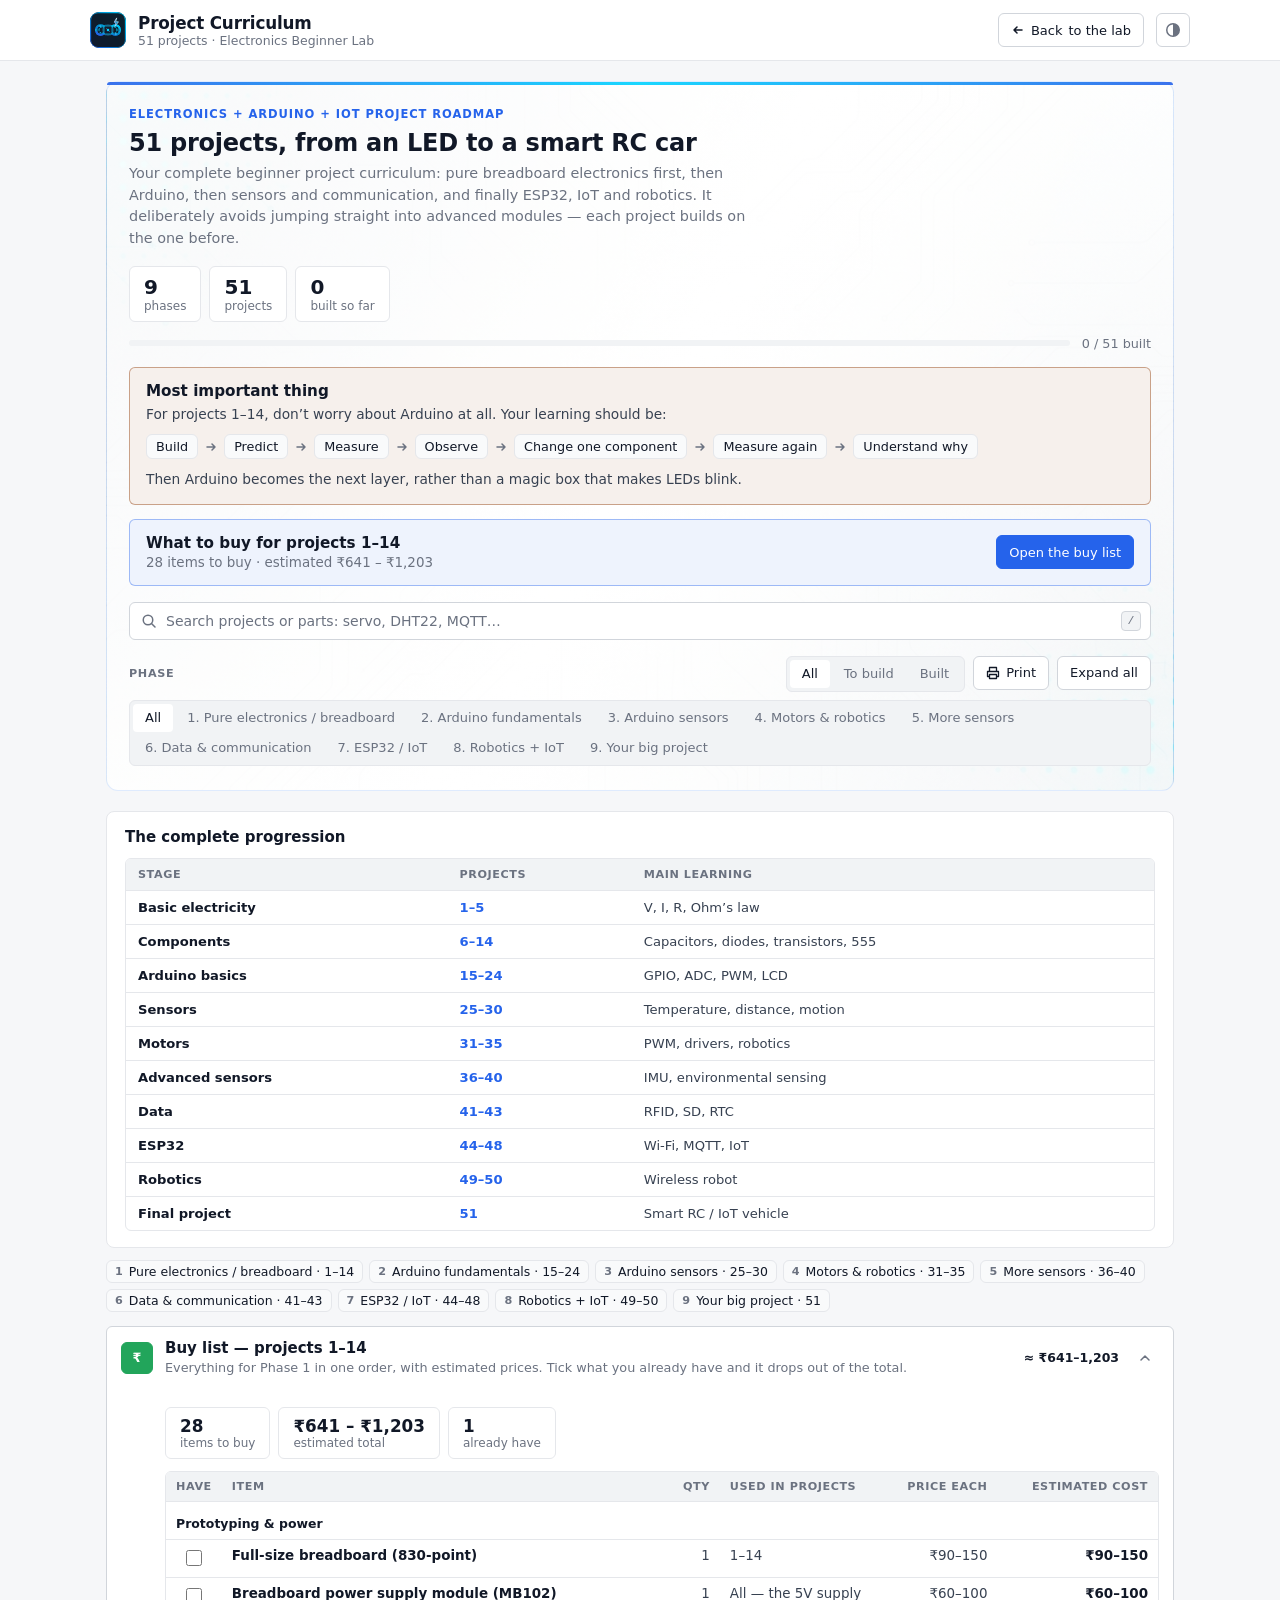
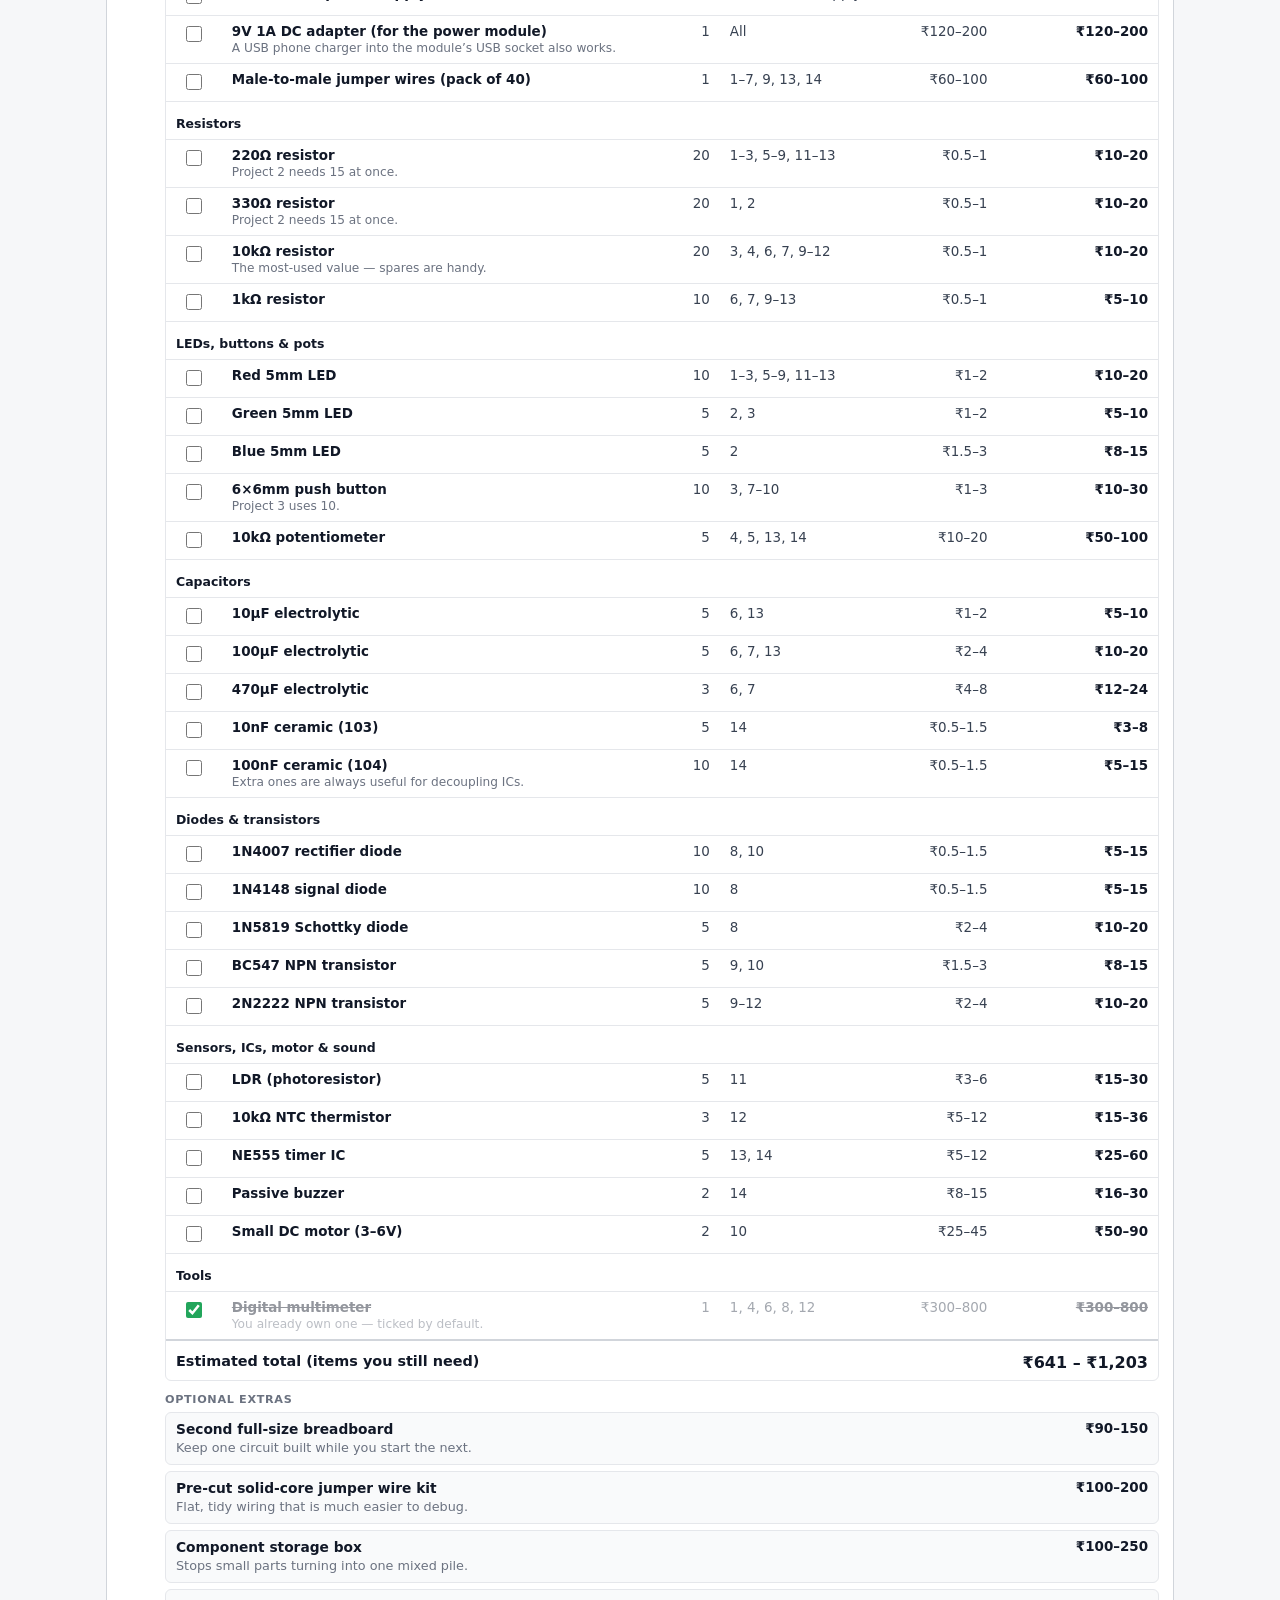
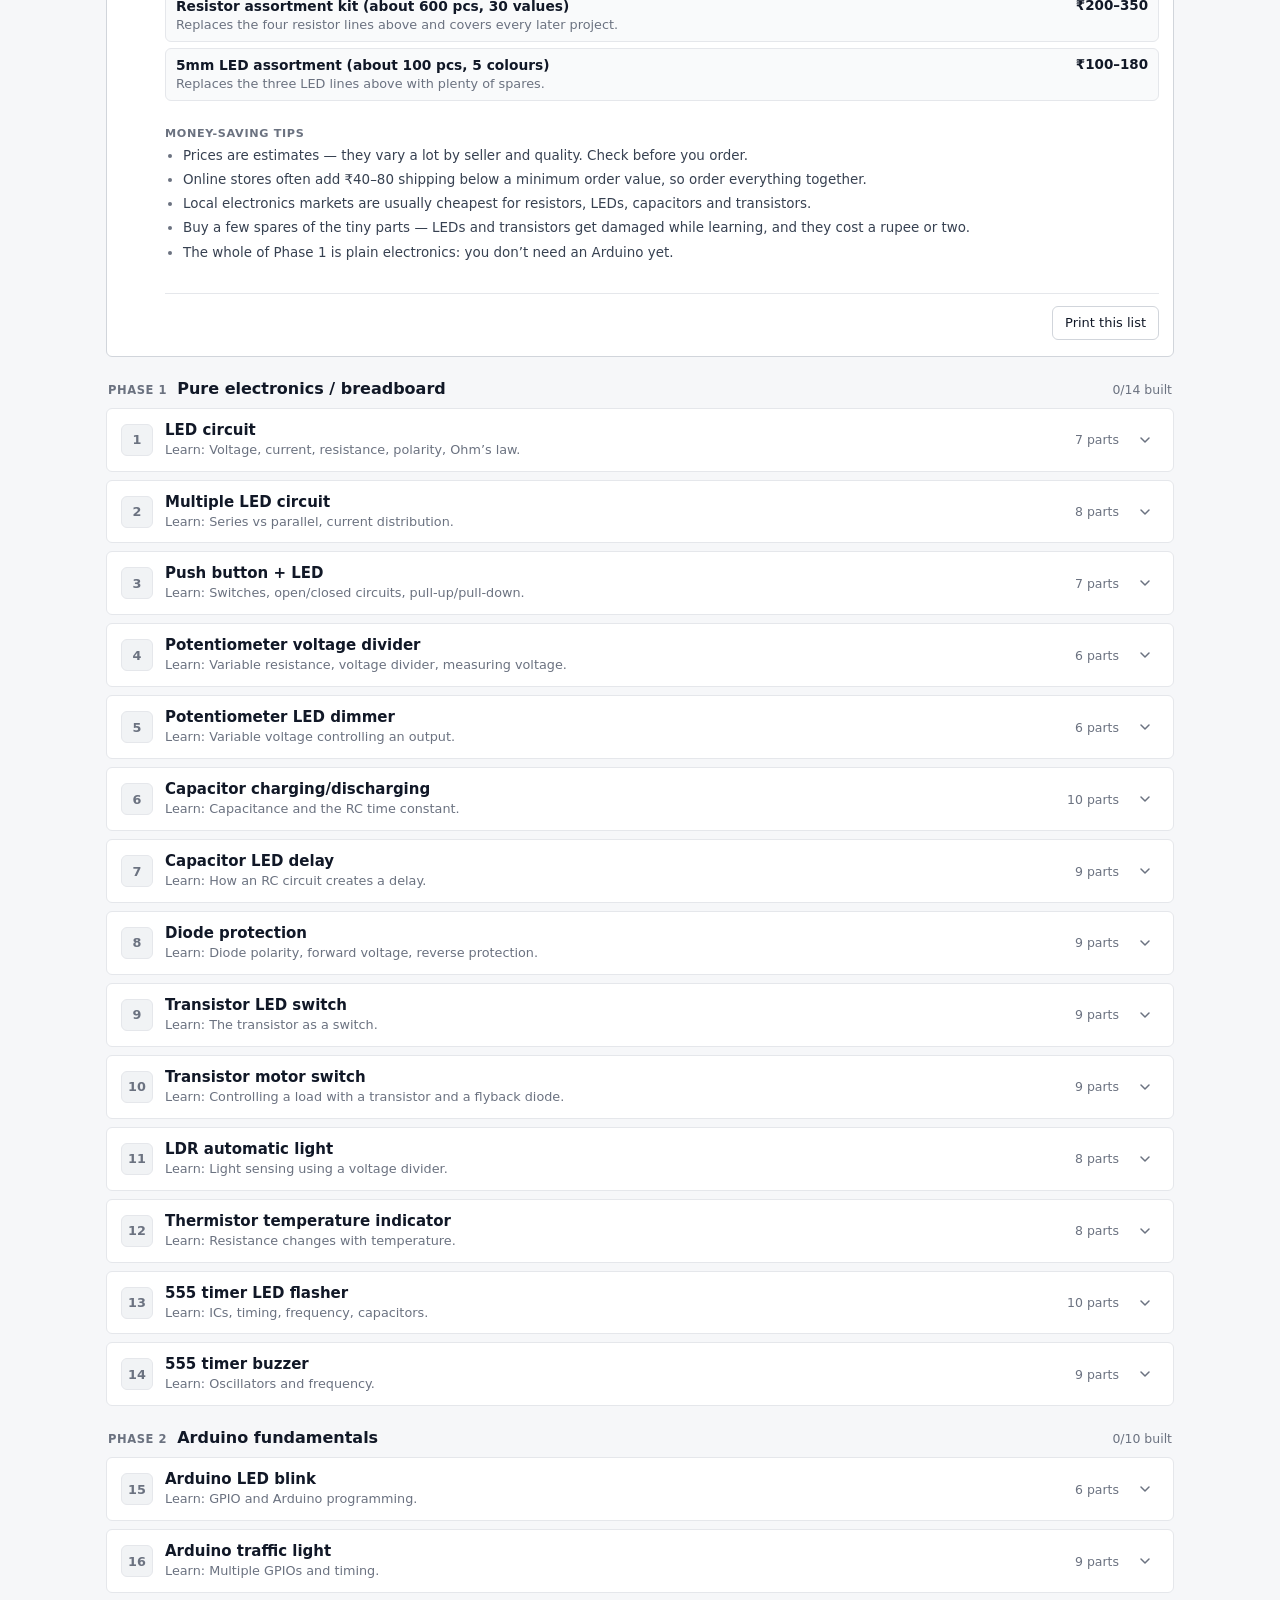
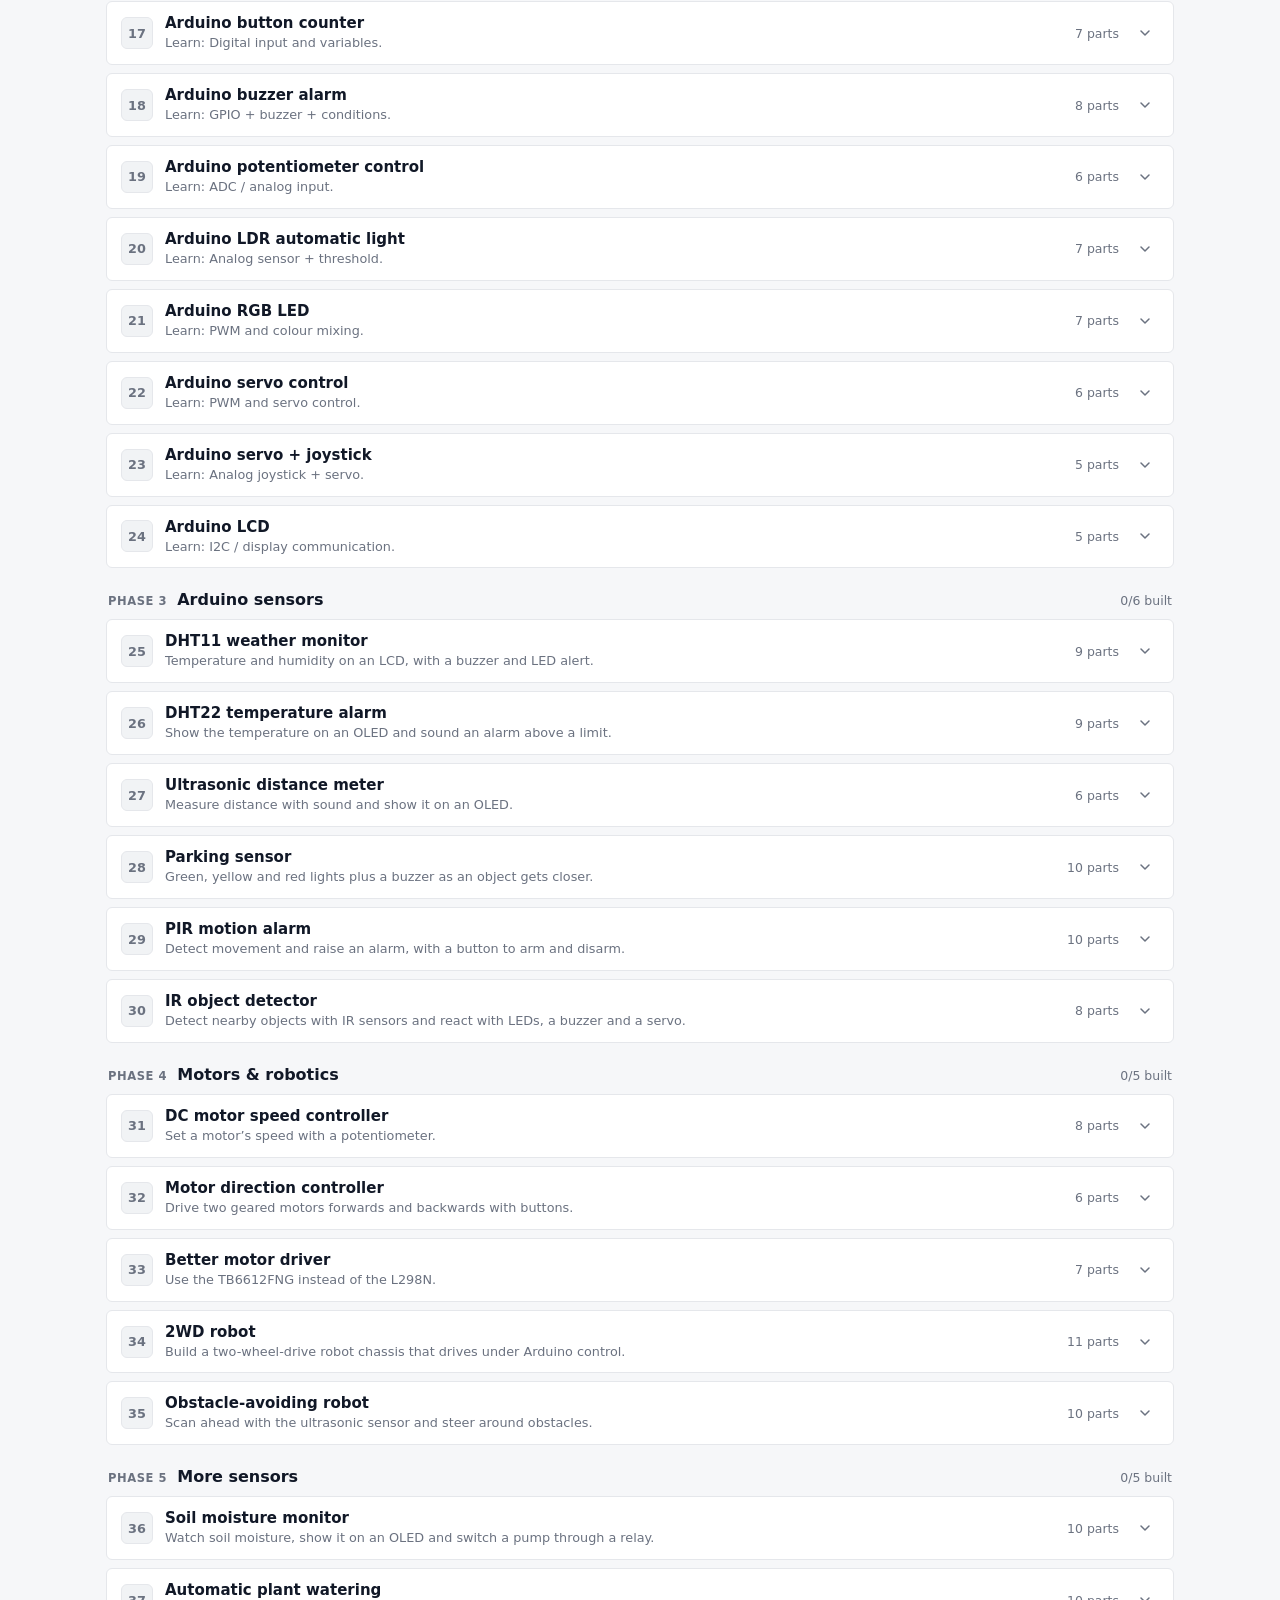
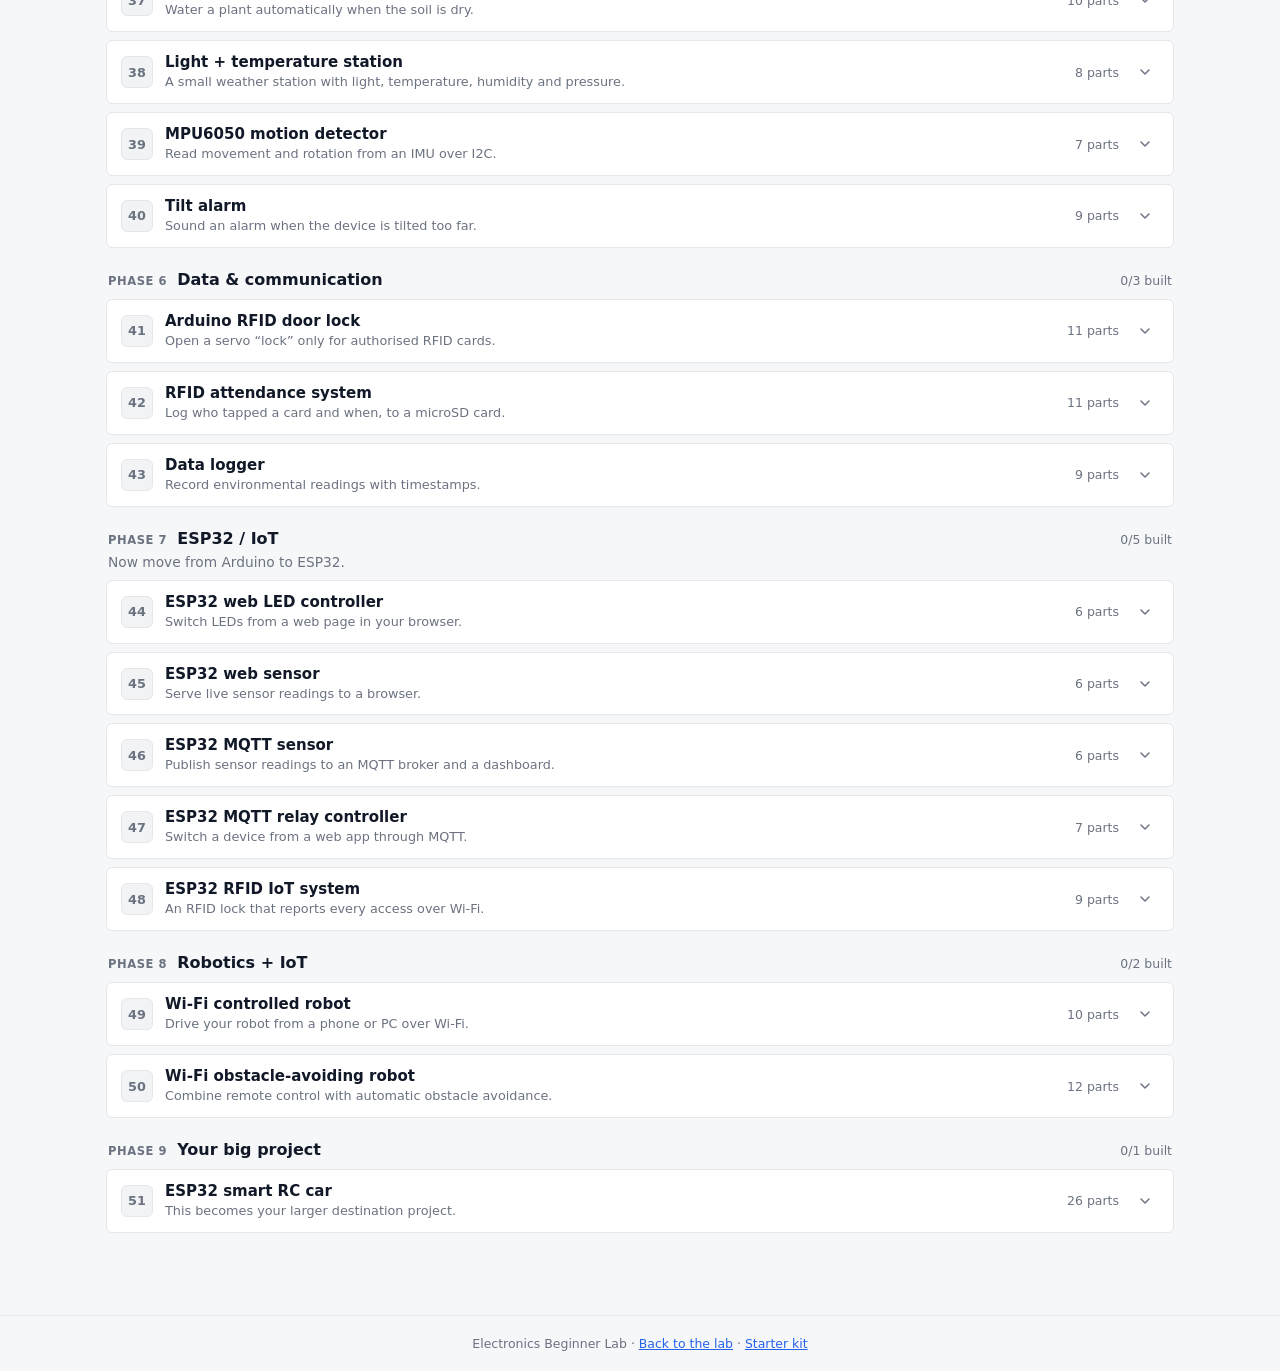
==== commit e71df019: "feat: add projects 1-14 buy list to curriculum page" ====
--- a/curriculum.html
+++ b/curriculum.html
@@ -49,6 +49,14 @@
       <p>Then Arduino becomes the next layer, rather than a magic box that makes LEDs blink.</p>
     </div>
 
+    <div class="k-start c-buystart">
+      <div>
+        <b>What to buy for projects 1–14</b>
+        <span id="c-buysum"></span>
+      </div>
+      <button type="button" class="btn primary" id="c-buybtn">Open the buy list</button>
+    </div>
+
     <div class="search">
       <svg class="search-ic" width="16" height="16" viewBox="0 0 16 16" aria-hidden="true"><circle cx="7" cy="7" r="4.75" fill="none" stroke="currentColor" stroke-width="1.5"/><path d="M10.5 10.5 14 14" stroke="currentColor" stroke-width="1.5" stroke-linecap="round"/></svg>
       <input id="c-search" type="search" placeholder="Search projects or parts: servo, DHT22, MQTT…" autocomplete="off" spellcheck="false" aria-label="Search projects" aria-describedby="c-status">
--- a/css/curriculum.css
+++ b/css/curriculum.css
@@ -59,7 +59,55 @@
 .c-hint{margin:0 0 8px;font-size:.84rem;color:var(--sub)}
 .c-foot{display:flex;justify-content:flex-end;gap:8px;padding-top:12px;border-top:1px solid var(--line)}
 
+/* ---- Buy list for projects 1–14 ---- */
+.c-buystart{margin-top:14px}
+.c-buy{margin-bottom:22px;border-color:color-mix(in srgb,var(--green) 45%,transparent)}
+.c-buy .ic{background:var(--green);border-color:var(--green);color:#fff;font-weight:700}
+.c-buy .meta .count{font-weight:650;color:var(--ink)}
+.c-buystats b{font-size:1.05rem}
+.c-buytable{width:100%;border-collapse:collapse;font-size:.84rem}
+.c-buytable th,.c-buytable td{padding:8px 10px;border-bottom:1px solid var(--line);text-align:left;vertical-align:top}
+.c-buytable thead th{background:var(--inset);font-size:.7rem;font-weight:600;letter-spacing:.05em;text-transform:uppercase;color:var(--sub)}
+.c-buytable .num{text-align:right;white-space:nowrap;font-variant-numeric:tabular-nums}
+.c-buytable td{color:var(--body)}
+.c-buytable td b{color:var(--ink);font-weight:600}
+.c-grouprow th{padding-top:14px;font-size:.78rem;font-weight:650;color:var(--ink);background:transparent}
+.c-have{width:44px;text-align:center !important}
+.c-have input{width:16px;height:16px;margin:2px 0 0;accent-color:var(--green);cursor:pointer}
+.c-rownote{display:block;margin-top:2px;font-size:.76rem;color:var(--sub)}
+.c-buytable tr.owned td{opacity:.45}
+.c-buytable tr.owned td:first-child{opacity:1}
+.c-buytable tr.owned td b{text-decoration:line-through}
+.c-buytable tfoot th,.c-buytable tfoot td{border-bottom:none;border-top:2px solid var(--line3);padding-top:12px;font-size:.9rem;color:var(--ink)}
+.c-buytable tfoot b{font-size:1rem}
+.c-optlist{list-style:none;margin:0;padding:0;display:grid;gap:6px}
+.c-optlist li{display:flex;align-items:flex-start;justify-content:space-between;gap:12px;padding:8px 10px;border:1px solid var(--line);border-radius:var(--radius);background:var(--surface)}
+.c-optlist b{display:block;font-size:.86rem;font-weight:600;color:var(--ink)}
+.c-optlist span{font-size:.8rem;color:var(--sub)}
+.c-optlist em{flex-shrink:0;font-style:normal;font-size:.84rem;font-weight:600;color:var(--ink);font-variant-numeric:tabular-nums}
+
 @media (max-width:640px){
+  /* Stack each buy-list row as a small card */
+  .c-buy .tablewrap{border:none;overflow:visible}
+  .c-buytable thead{display:none}
+  .c-buytable,.c-buytable tbody,.c-buytable tfoot,.c-buytable tr{display:block}
+  .c-buytable tbody tr:not(.c-grouprow){
+    display:grid;grid-template-columns:32px 1fr auto;gap:2px 8px;padding:10px;margin-bottom:6px;
+    border:1px solid var(--line);border-radius:var(--radius);background:var(--surface);
+  }
+  .c-buytable td,.c-buytable th{border:none;padding:0}
+  .c-buytable .c-have{grid-row:1 / span 4;width:auto}
+  .c-buytable td[data-label="Item"]{grid-column:2 / span 2}
+  .c-buytable td[data-label="Used in"]{grid-column:2 / span 2;font-size:.78rem;color:var(--sub)}
+  .c-buytable td[data-label="Used in"]::before{content:"Projects ";font-weight:600}
+  .c-buytable td[data-label="Qty"]{grid-column:2;grid-row:3;text-align:left;font-size:.8rem;color:var(--ink)}
+  .c-buytable td[data-label="Qty"]::before{content:"Qty "}
+  .c-buytable td[data-label="Price each"]{grid-column:2;grid-row:4;text-align:left;font-size:.78rem;color:var(--sub)}
+  .c-buytable td[data-label="Price each"]::after{content:" each"}
+  .c-buytable td[data-label="Cost"]{grid-column:3;grid-row:3 / span 2;align-self:center;text-align:right}
+  .c-grouprow th{display:block;padding:12px 0 6px}
+  .c-buytable tfoot tr{display:flex;justify-content:space-between;gap:8px;padding-top:10px;border-top:2px solid var(--line3)}
+  .c-buytable tfoot th,.c-buytable tfoot td{border:none;padding:0}
   .c-screen{min-width:0;font-size:.85rem}
   .c-foot .btn{flex:1;height:40px}
 }
@@ -69,5 +117,9 @@
   .c-phase.hidden,.c-proj.hidden{display:block !important}
   .c-proj{break-inside:avoid}
   .c-screen{border-color:#111}
+  .c-buy .c-foot{display:none}
+  body[data-print="buy"] .c-phase,body[data-print="buy"] .k-toc,body[data-print="buy"] .c-progression{display:none !important}
+  body:not([data-print="buy"]) .c-buy{display:none !important}
+  .c-buytable tr.owned td{opacity:1}
   body[data-print="one"] .c-proj:not(.print-target),body[data-print="one"] .stagehead,body[data-print="one"] .c-intro{display:none !important}
 }
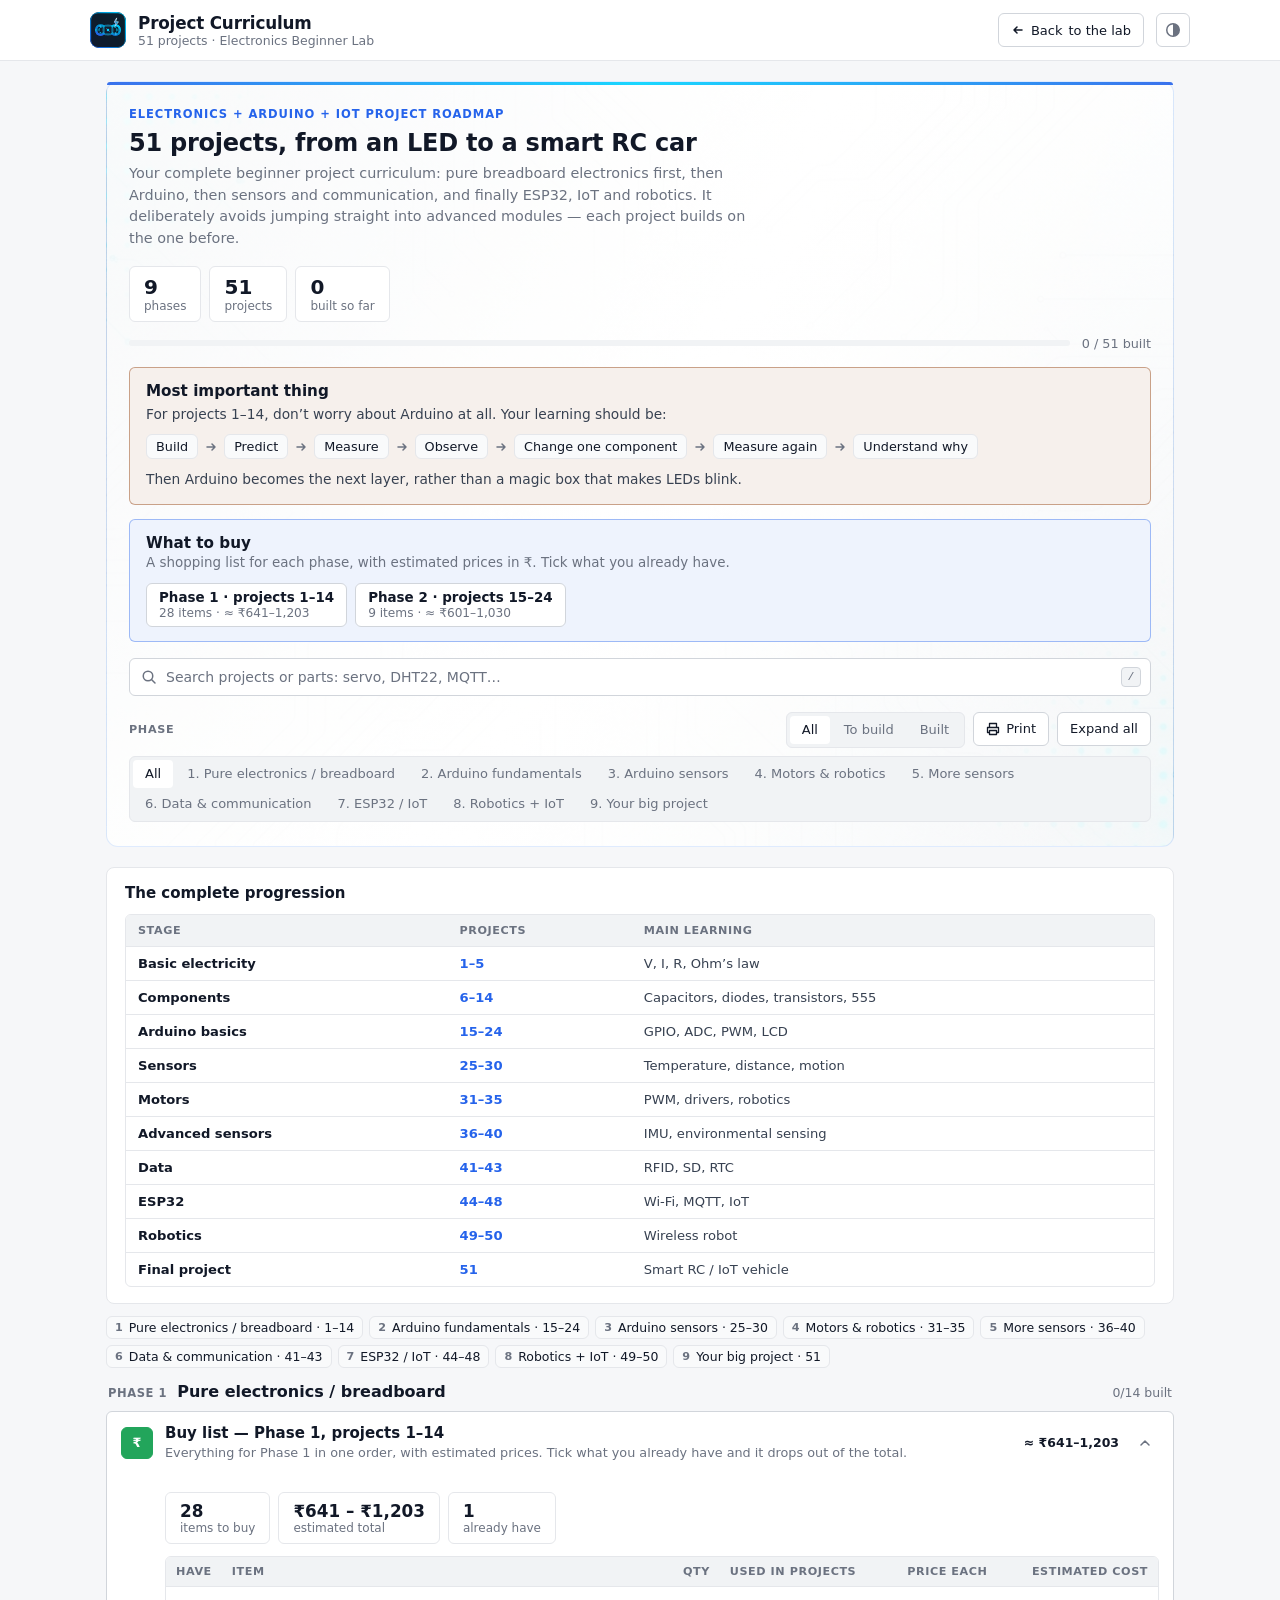
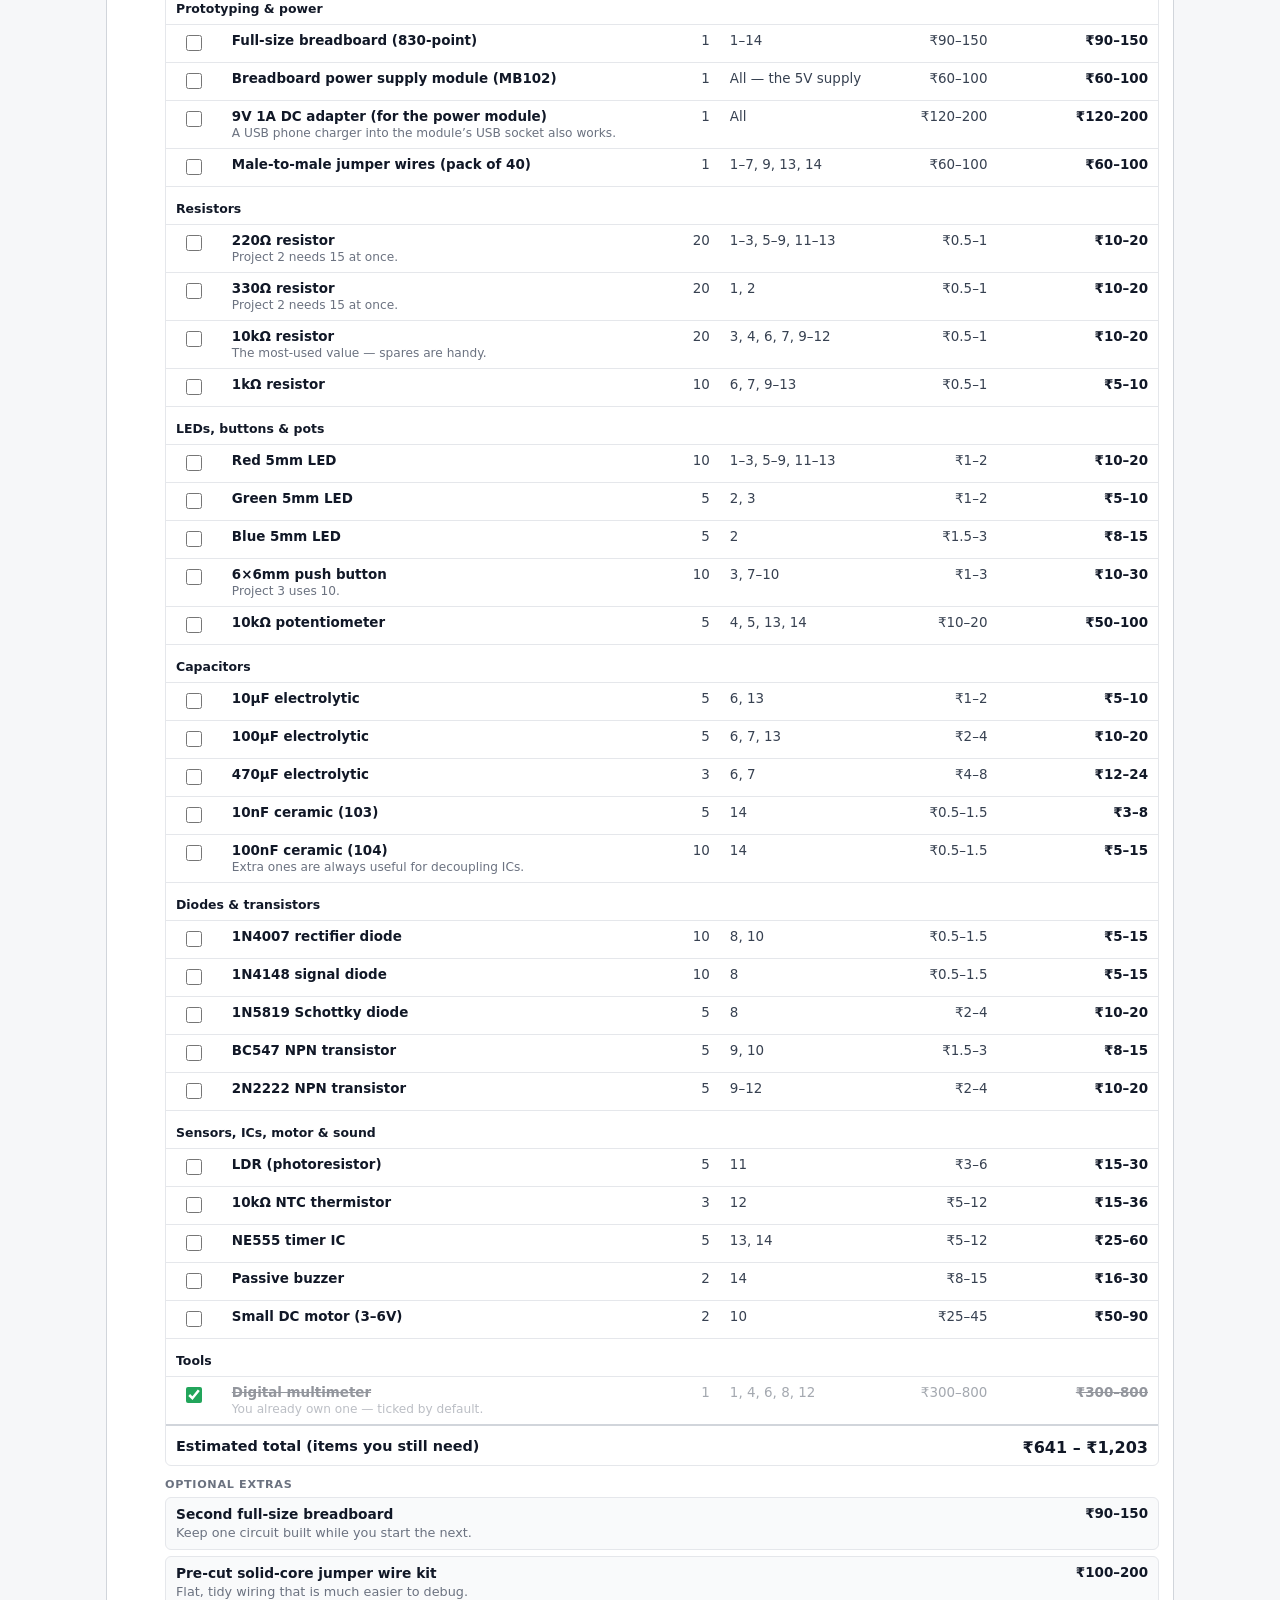
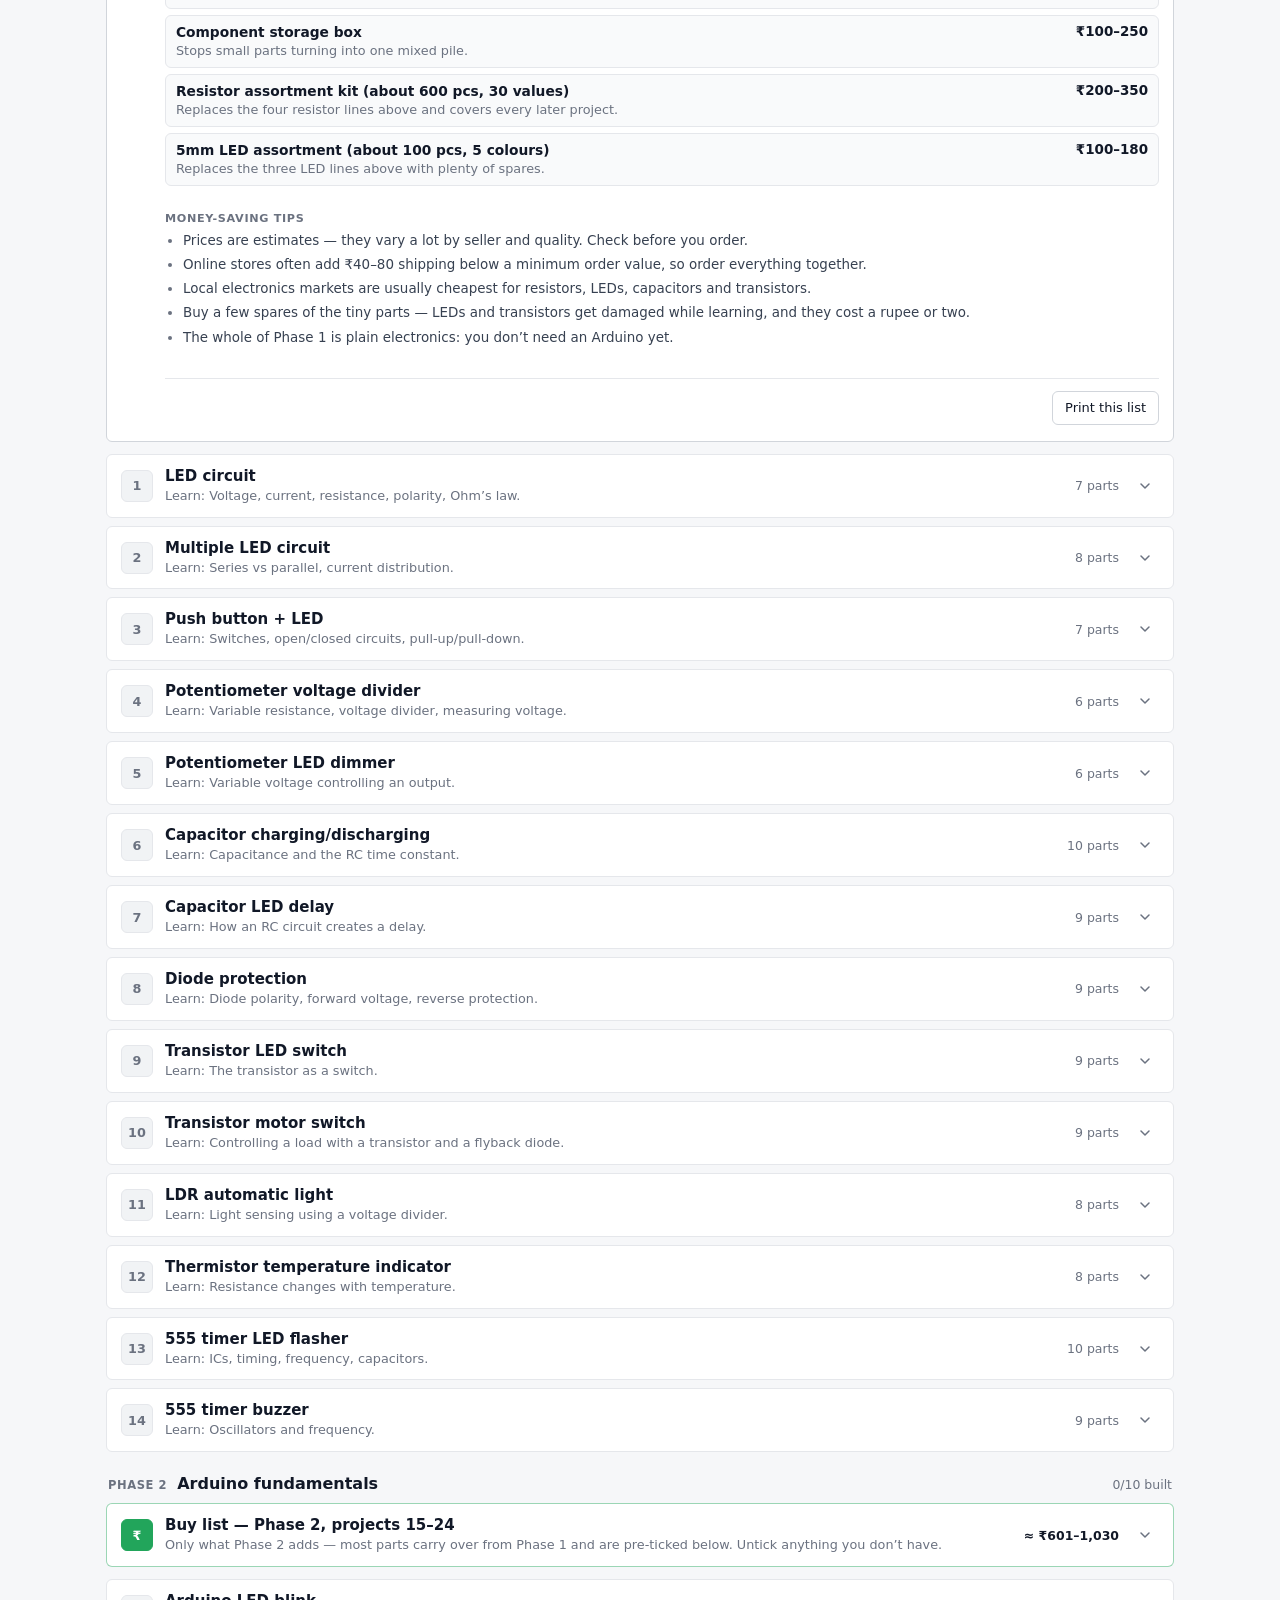
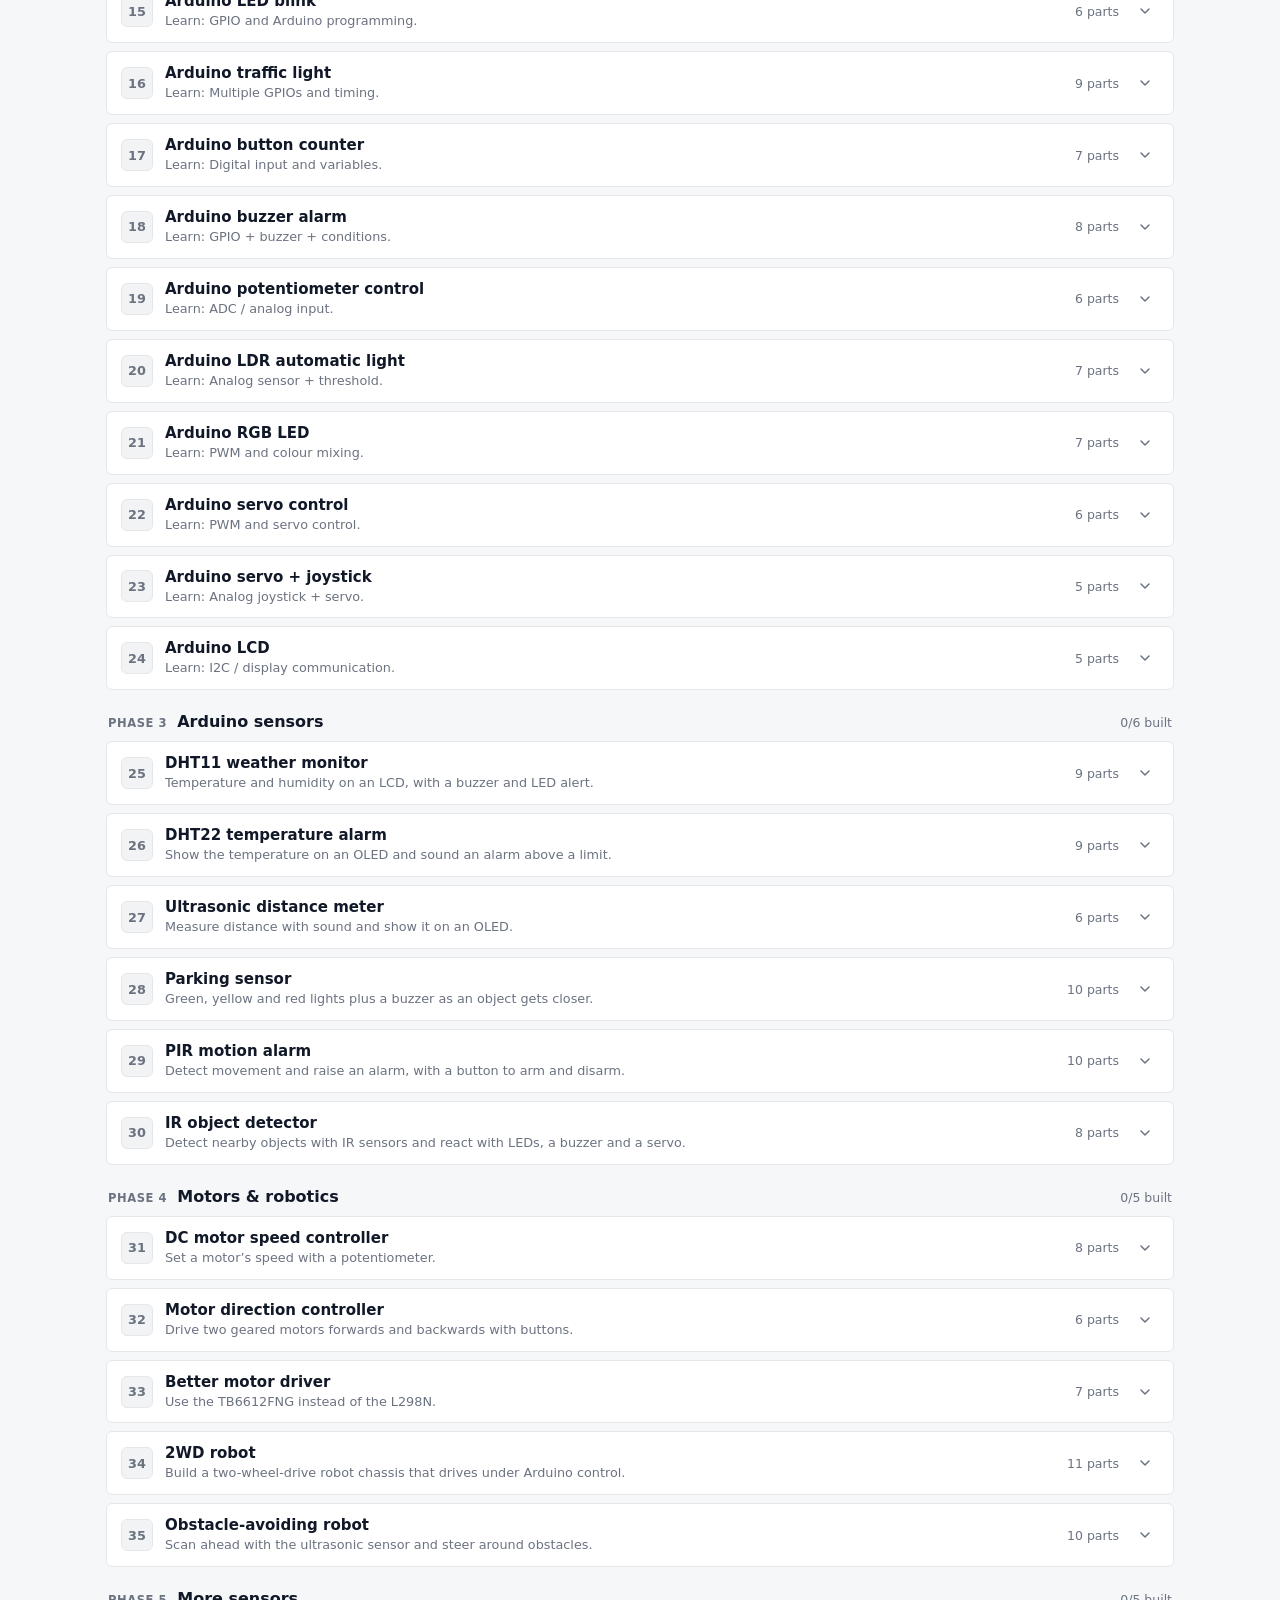
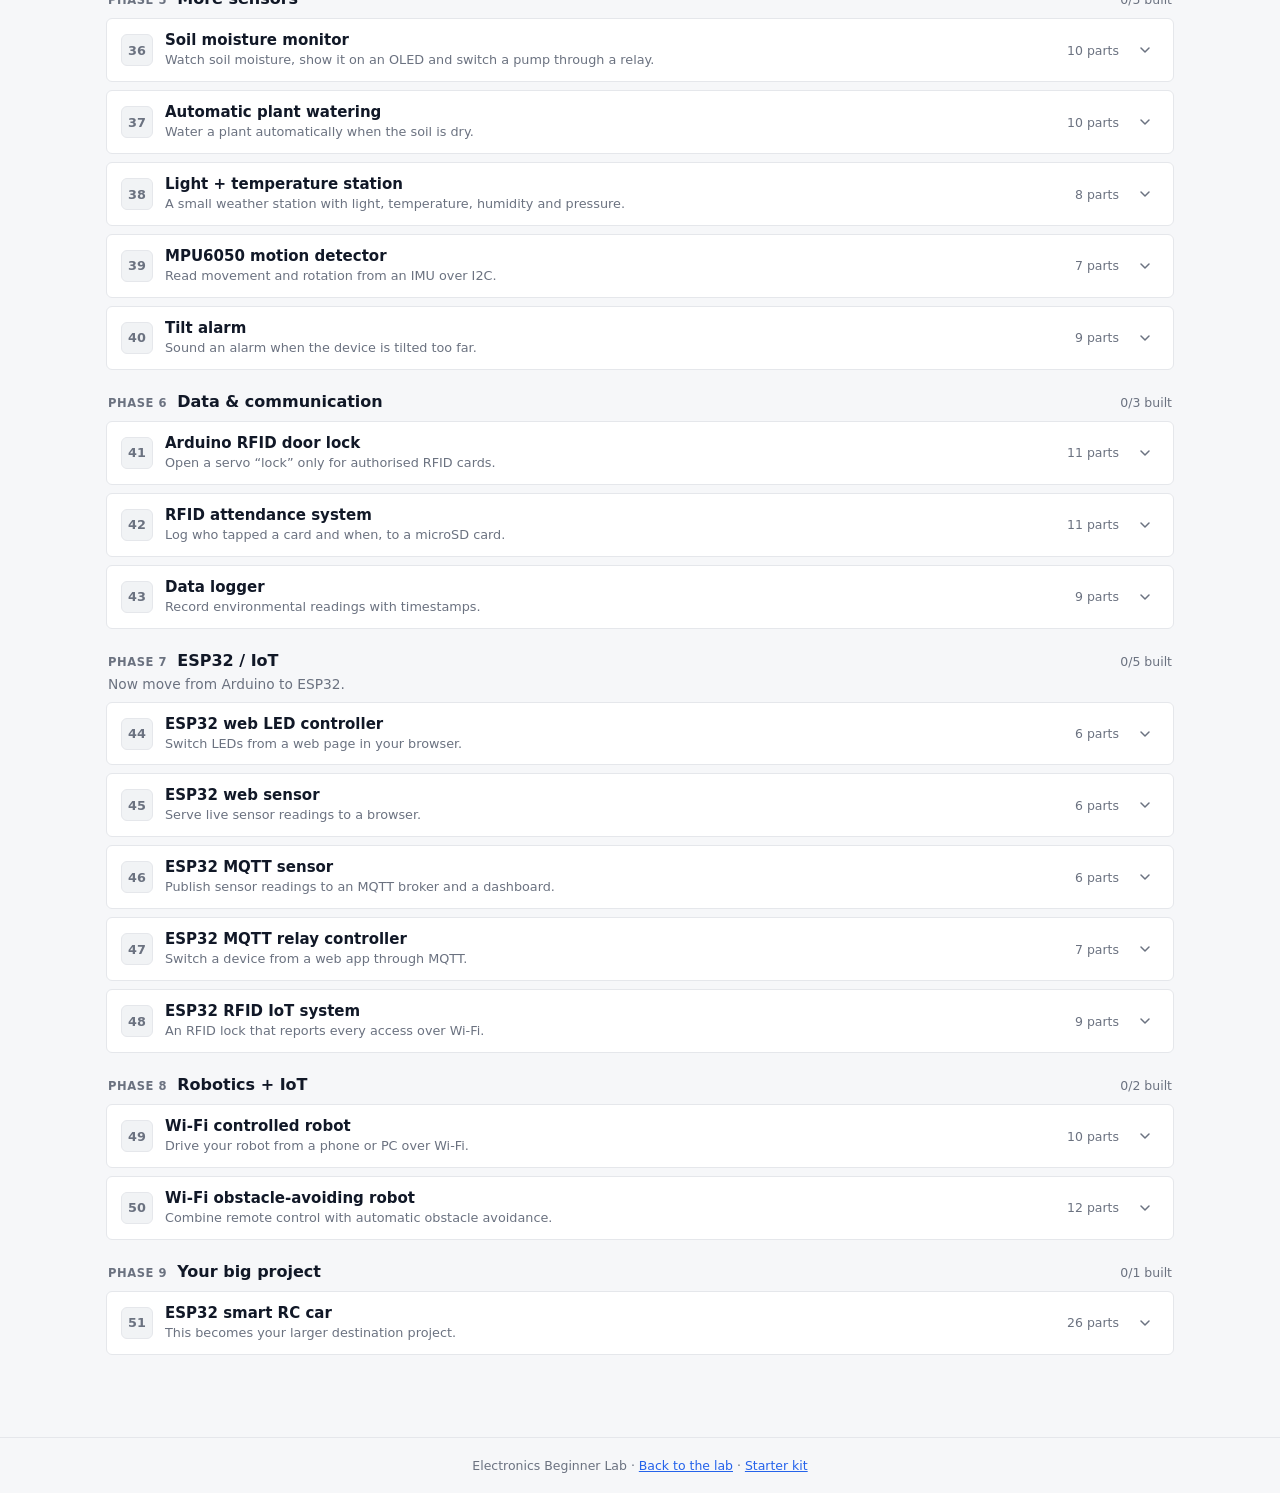
==== commit f0eccdad: "feat: add curriculum component styles, logic, and layout" ====
--- a/curriculum.html
+++ b/curriculum.html
@@ -51,10 +51,10 @@
 
     <div class="k-start c-buystart">
       <div>
-        <b>What to buy for projects 1–14</b>
-        <span id="c-buysum"></span>
+        <b>What to buy</b>
+        <span>A shopping list for each phase, with estimated prices in ₹. Tick what you already have.</span>
       </div>
-      <button type="button" class="btn primary" id="c-buybtn">Open the buy list</button>
+      <div class="c-buybtns" id="c-buybtns"></div>
     </div>
 
     <div class="search">
--- a/css/styles.css
+++ b/css/styles.css
@@ -1032,8 +1032,8 @@
   .hero p{font-size:.85rem}
   .progress-row{margin-top:14px}
   .filterrow{margin-top:12px}
-  .filterrow .seg{width:100%}
-  .filterrow .seg button{flex:1;justify-content:center;padding:0 6px;white-space:nowrap}
+  .filterrow .seg{width:100%;flex-wrap:wrap}
+  .filterrow .seg button{flex:1 1 auto;justify-content:center;padding:0 8px;white-space:nowrap}
   .filterrow .spacer{display:none}
   .filterrow .btn{flex:1;height:38px}
 
@@ -1074,6 +1074,9 @@
   .filterrow .menu{flex:1}
   .filterrow .menu summary{width:100%;height:38px}
   .tool{padding:14px}
+  .choice{flex-wrap:wrap}
+  .choice b{white-space:normal}
+  .choice .flow-arrow{display:none}
 }
 
 /* ---- Print / Save as PDF ---- */
--- a/css/kit.css
+++ b/css/kit.css
@@ -30,7 +30,7 @@
 .k-startside .progress-row{flex:1;min-width:160px;margin:0}
 .k-startside .bar{min-width:90px}
 .k-filterhead{position:relative;display:flex;align-items:center;justify-content:space-between;gap:8px;flex-wrap:wrap;margin-top:16px}
-.k-actions{display:flex;gap:8px}
+.k-actions{display:flex;flex-wrap:wrap;gap:8px}
 .k-when{position:relative;display:flex;flex-wrap:wrap;margin-top:8px}
 
 /* ---- Table of contents ---- */
@@ -104,6 +104,11 @@
   .k-startside{max-width:none}
   .k-pathsec{padding:16px}
   .kitpage header .btn:not(.icon){padding:0 10px}
+  .k-filterhead{flex-direction:column;align-items:stretch}
+  .k-actions{width:100%}
+  .k-actions .btn{flex:1}
+  .k-actions .seg{width:100%;flex-wrap:wrap}
+  .k-actions .seg button{flex:1 1 auto;justify-content:center}
   .kitpage .k-long,.kitpage .brand p{display:none}
   .kitpage .brand h1{font-size:.98rem}
   .k-startside{flex-wrap:wrap}
--- a/css/curriculum.css
+++ b/css/curriculum.css
@@ -61,7 +61,12 @@
 
 /* ---- Buy list for projects 1–14 ---- */
 .c-buystart{margin-top:14px}
-.c-buy{margin-bottom:22px;border-color:color-mix(in srgb,var(--green) 45%,transparent)}
+.c-buybtns{display:flex;flex-wrap:wrap;gap:8px}
+.c-buyjump{height:auto;min-height:44px;padding:6px 12px;flex-direction:column;align-items:flex-start;gap:1px;text-align:left}
+.c-buyjump b{font-size:.84rem;font-weight:650}
+.c-buyjump span{font-size:.76rem;color:var(--sub);font-variant-numeric:tabular-nums}
+.c-buyjump:hover{border-color:var(--green)}
+.c-buy{margin-bottom:12px;border-color:color-mix(in srgb,var(--green) 45%,transparent)}
 .c-buy .ic{background:var(--green);border-color:var(--green);color:#fff;font-weight:700}
 .c-buy .meta .count{font-weight:650;color:var(--ink)}
 .c-buystats b{font-size:1.05rem}
@@ -118,7 +123,8 @@
   .c-proj{break-inside:avoid}
   .c-screen{border-color:#111}
   .c-buy .c-foot{display:none}
-  body[data-print="buy"] .c-phase,body[data-print="buy"] .k-toc,body[data-print="buy"] .c-progression{display:none !important}
+  body[data-print="buy"] .c-proj,body[data-print="buy"] .stagehead,body[data-print="buy"] .c-intro,body[data-print="buy"] .k-toc,body[data-print="buy"] .c-progression,body[data-print="buy"] .c-buy:not(.print-target){display:none !important}
+  body[data-print="buy"] .c-phase:not(:has(.print-target)){display:none !important}
   body:not([data-print="buy"]) .c-buy{display:none !important}
   .c-buytable tr.owned td{opacity:1}
   body[data-print="one"] .c-proj:not(.print-target),body[data-print="one"] .stagehead,body[data-print="one"] .c-intro{display:none !important}
